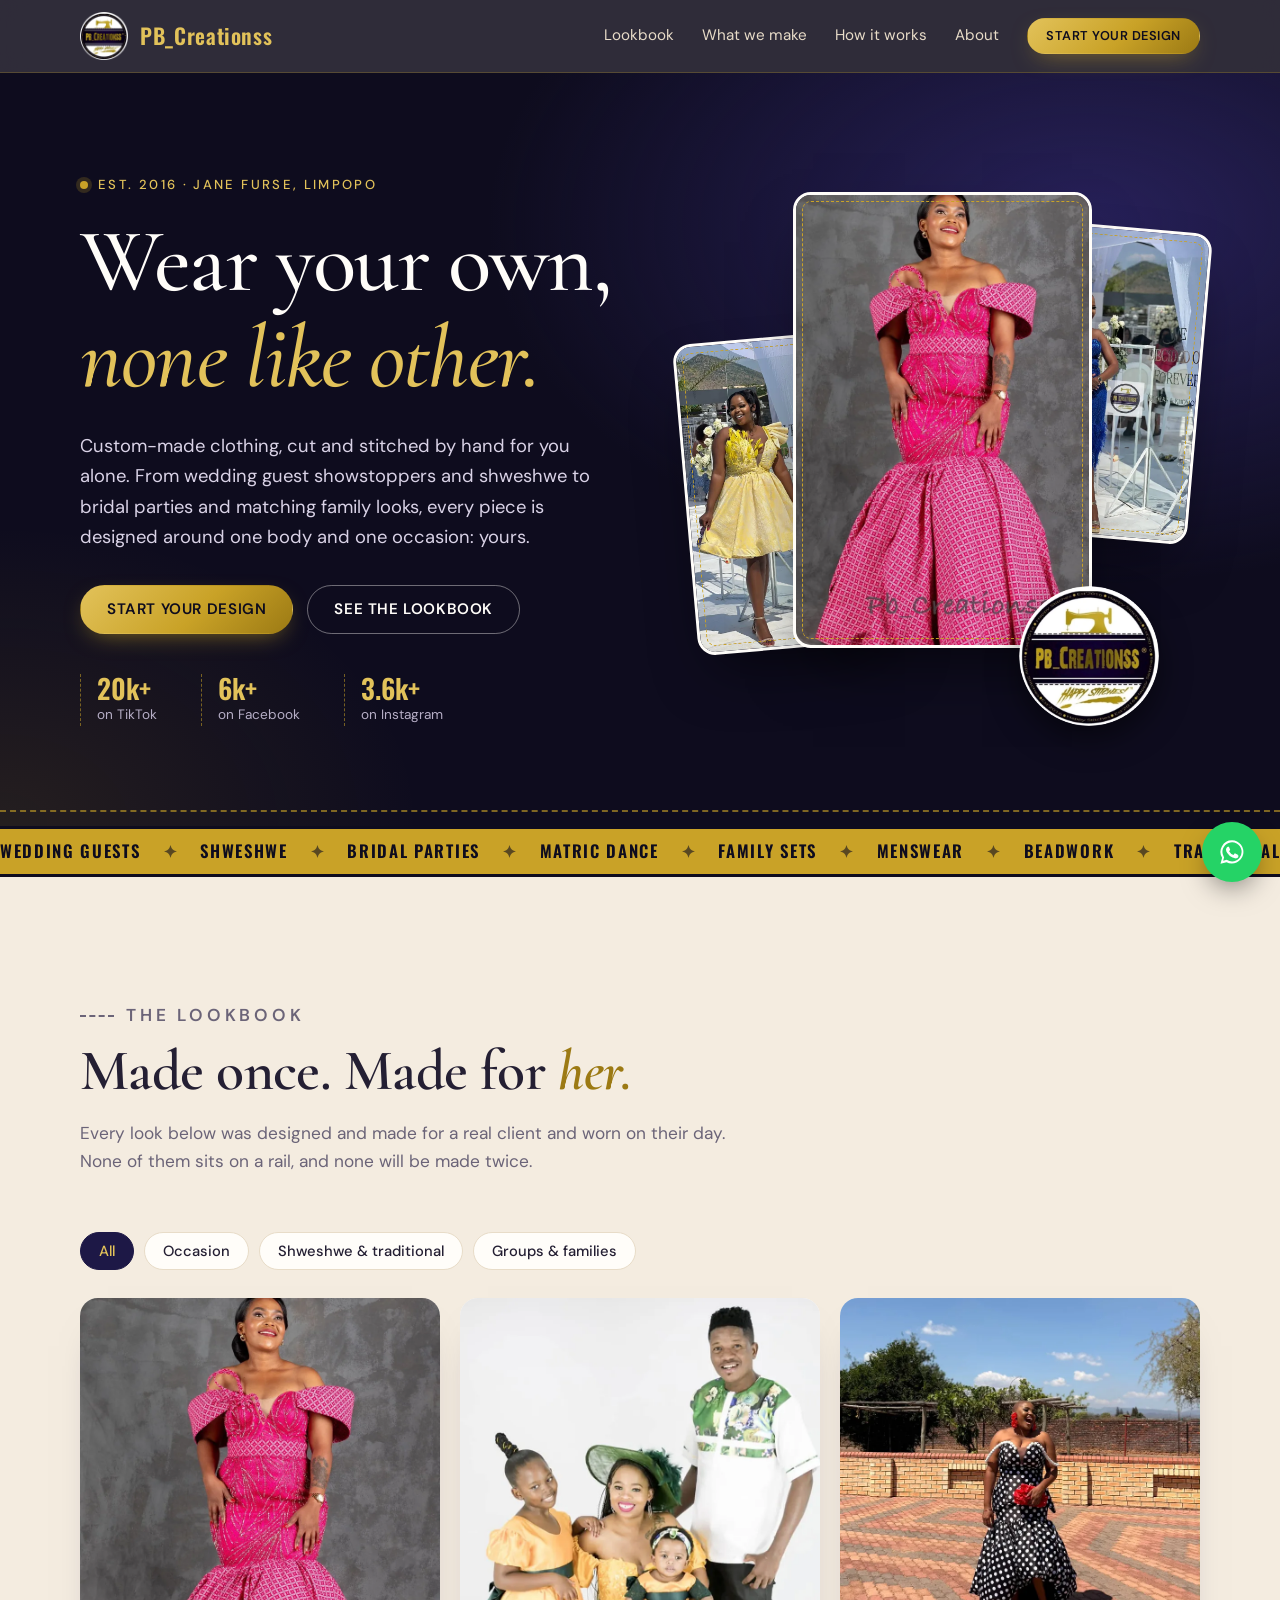
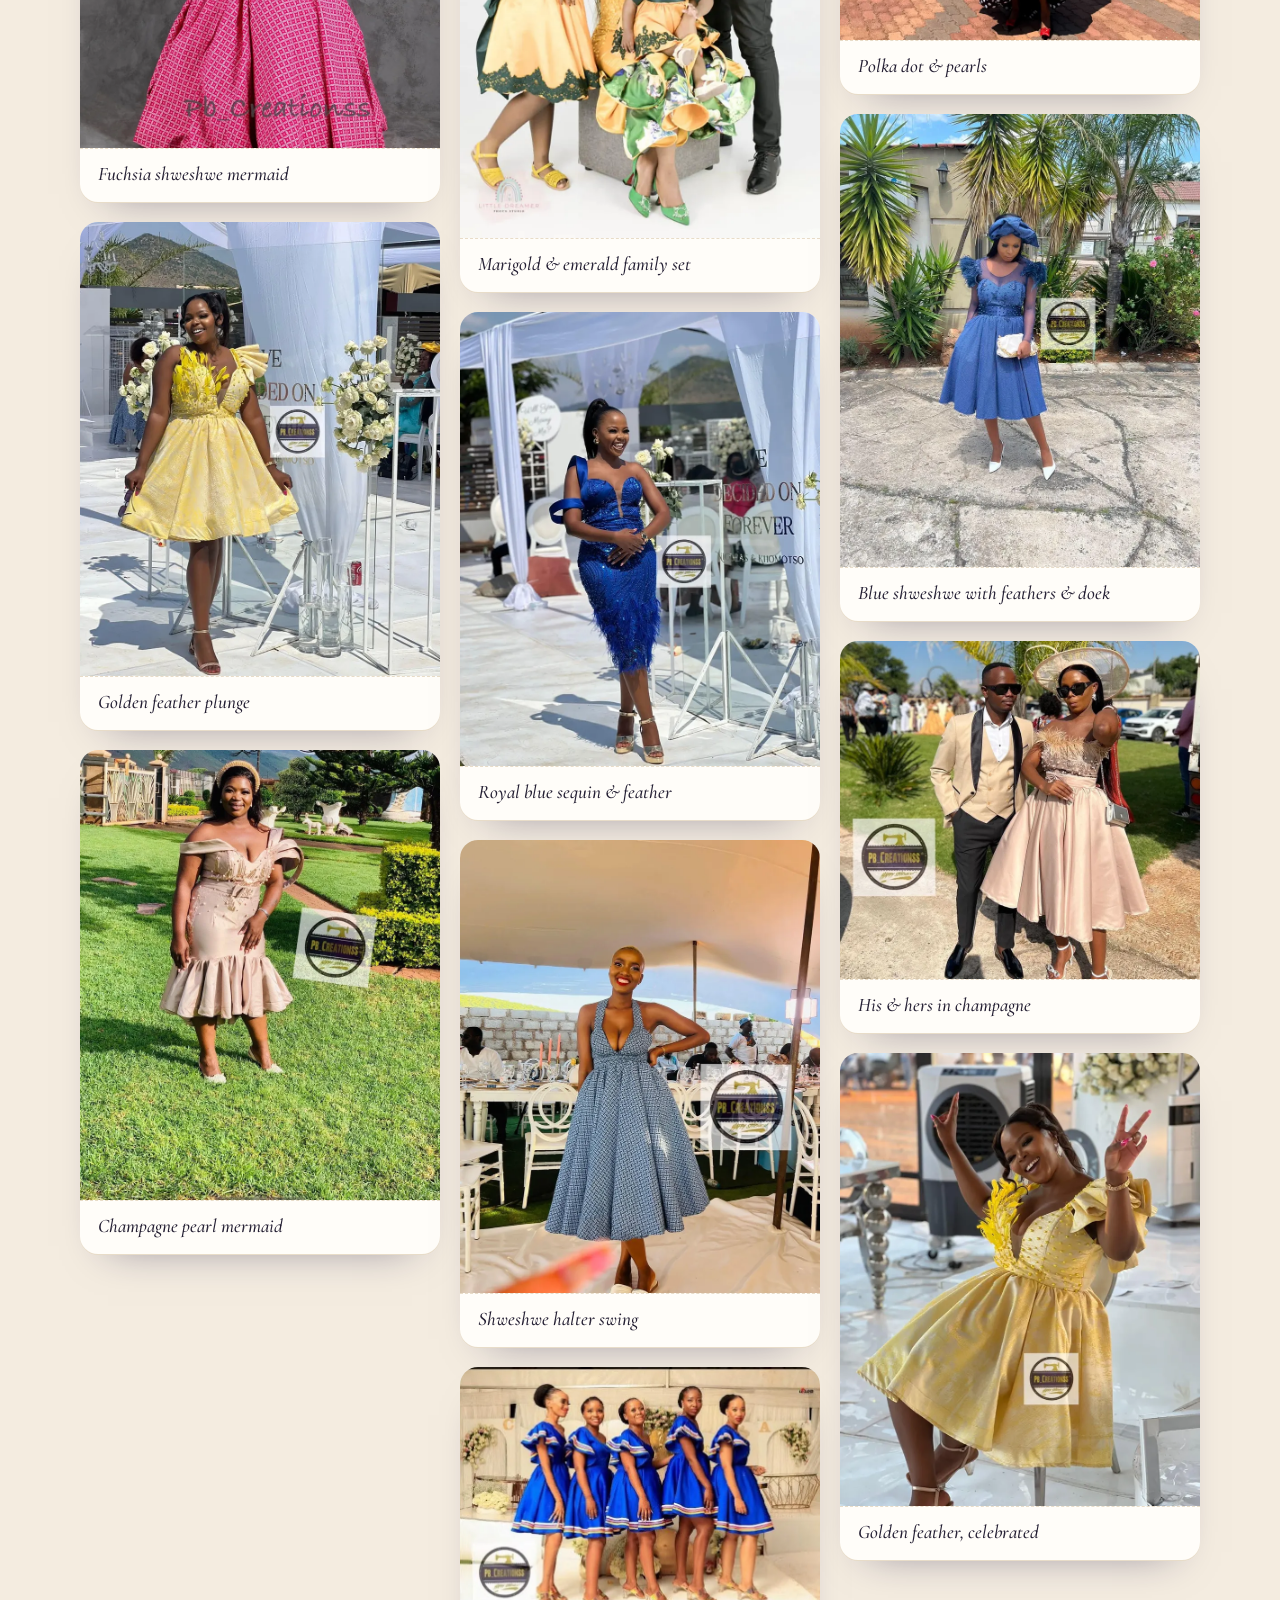
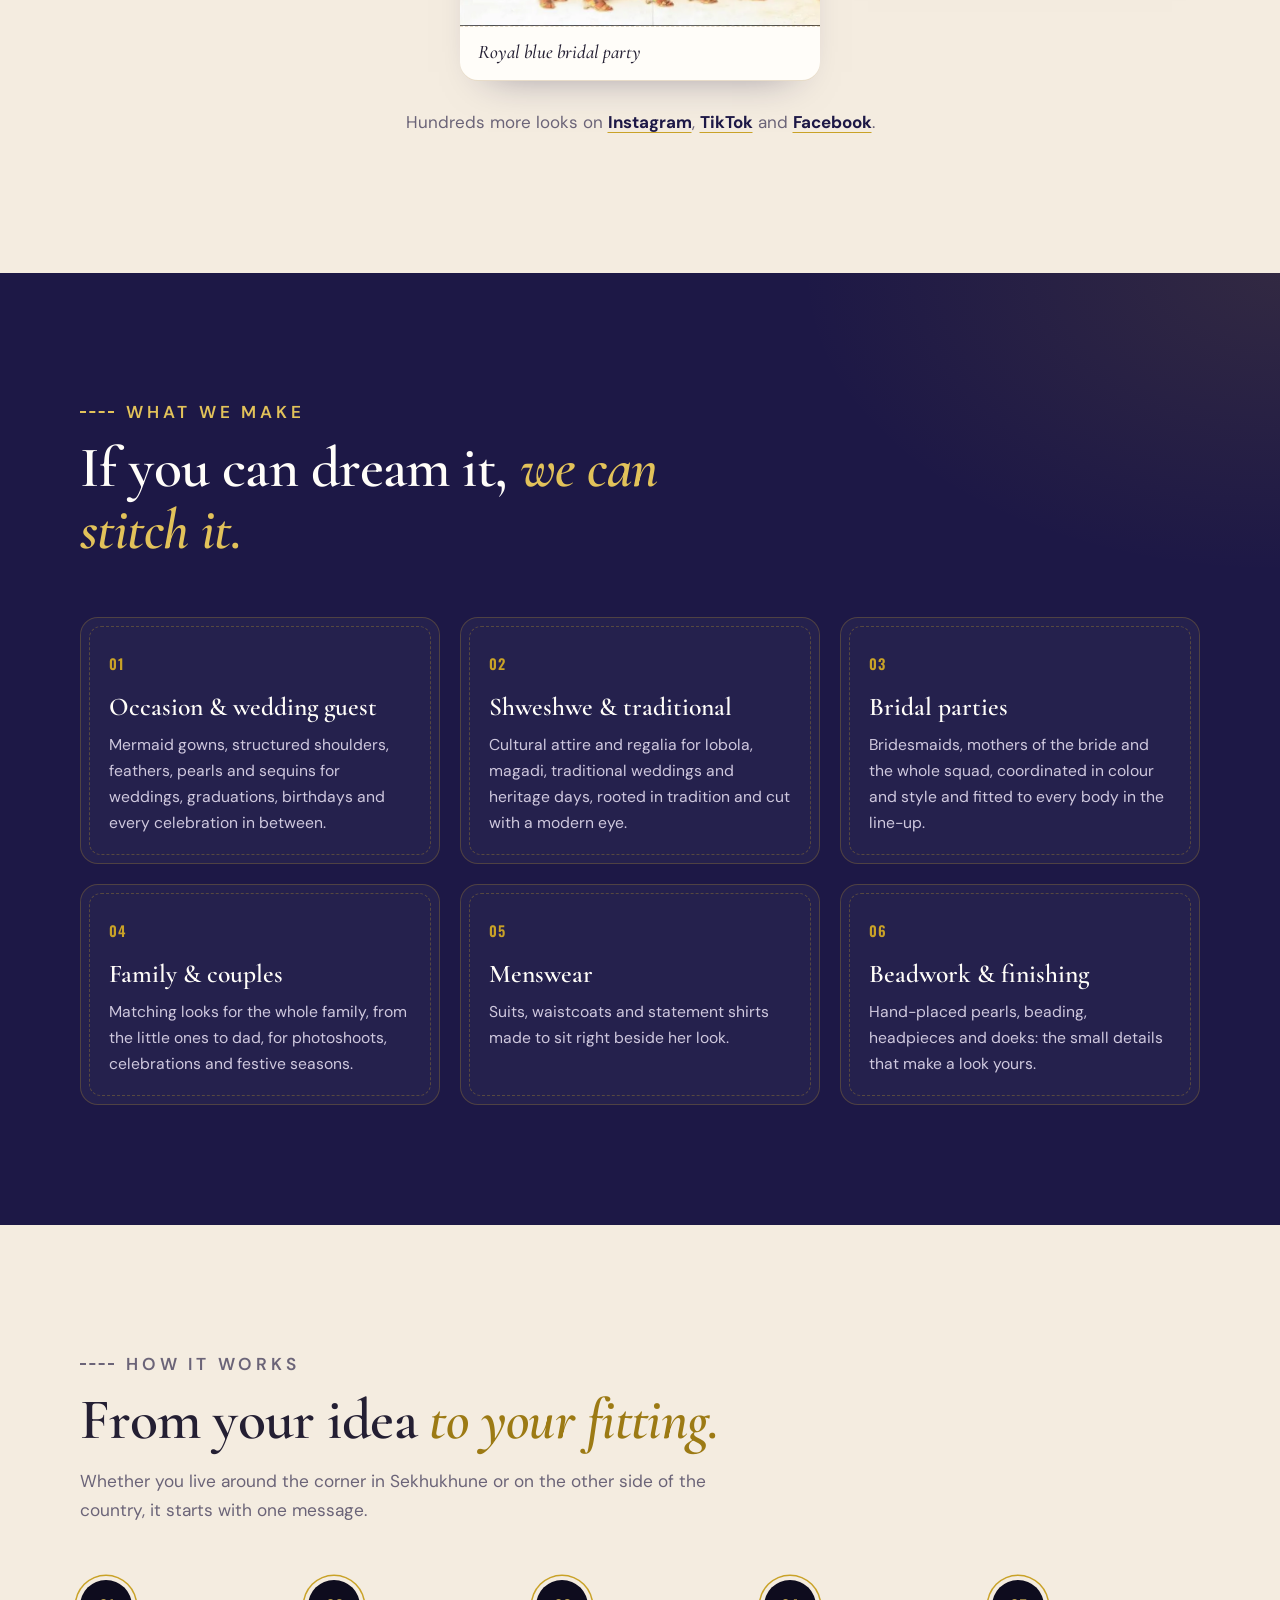
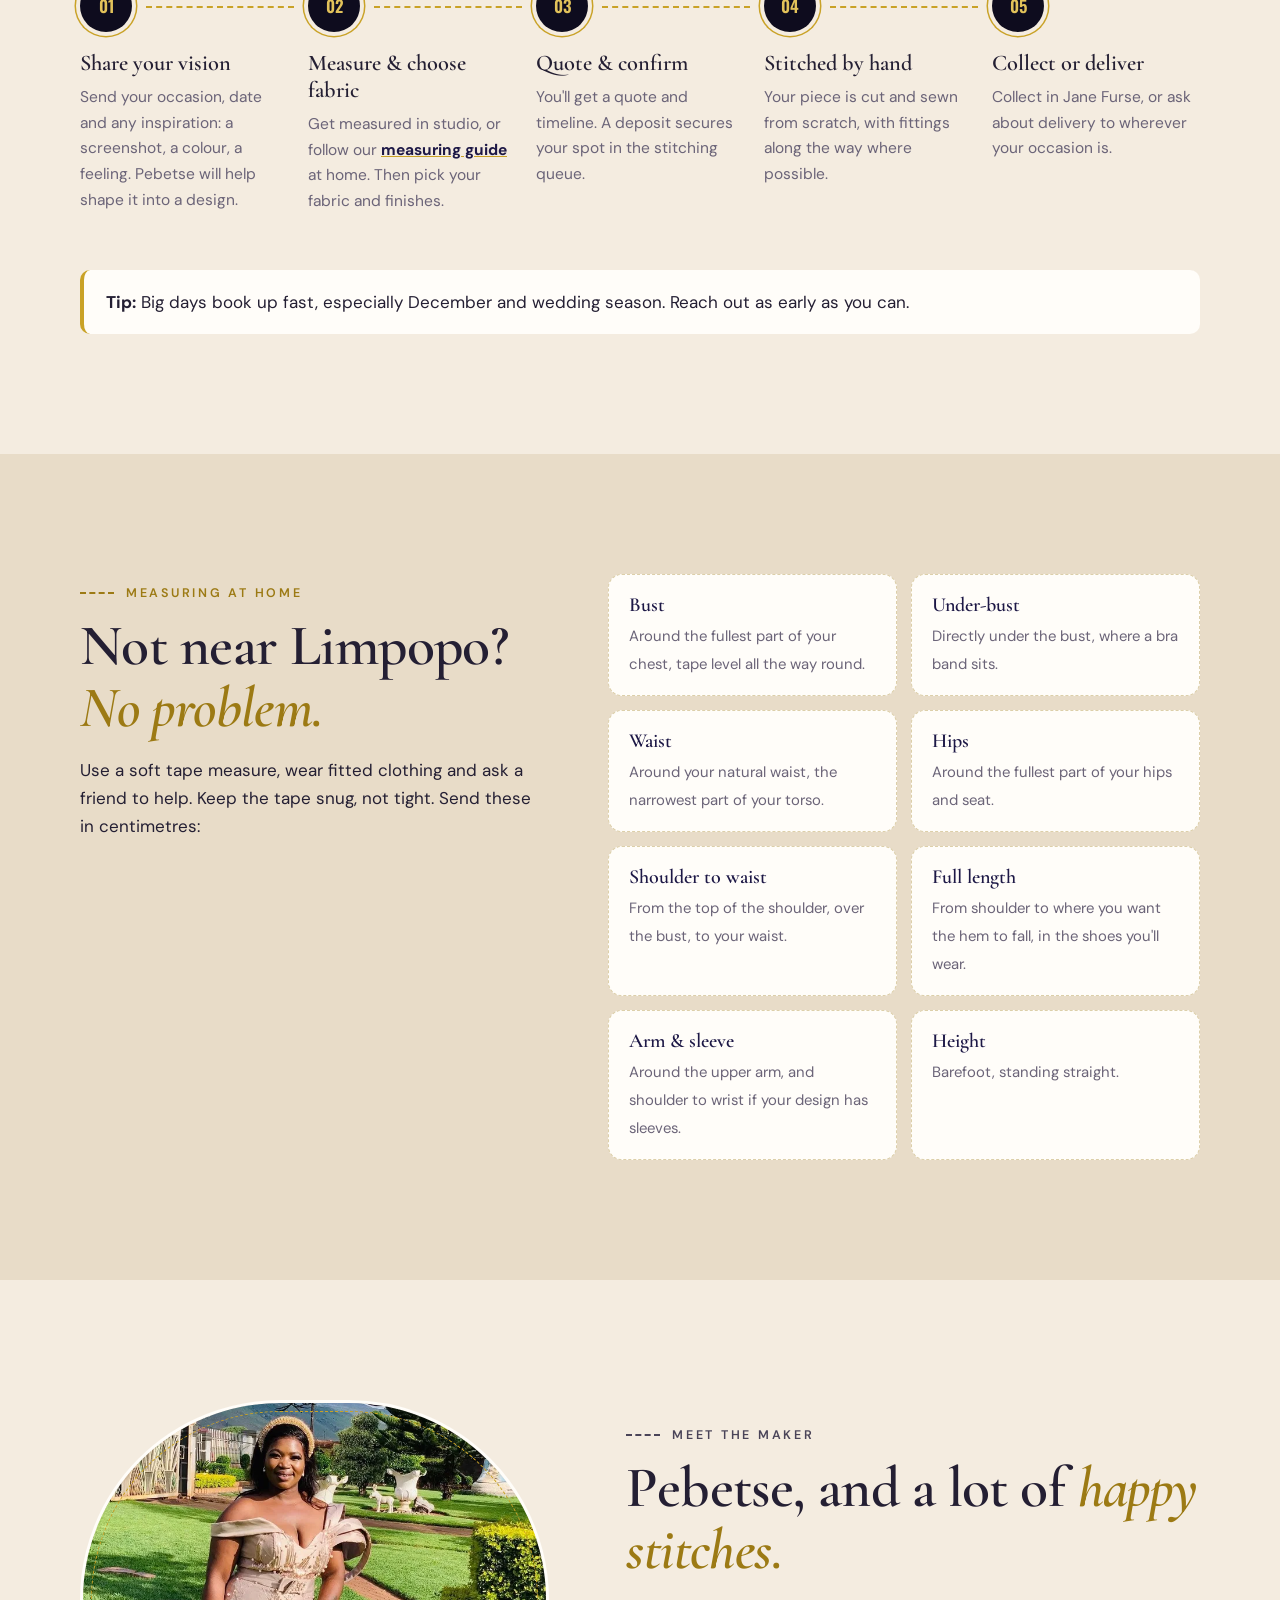
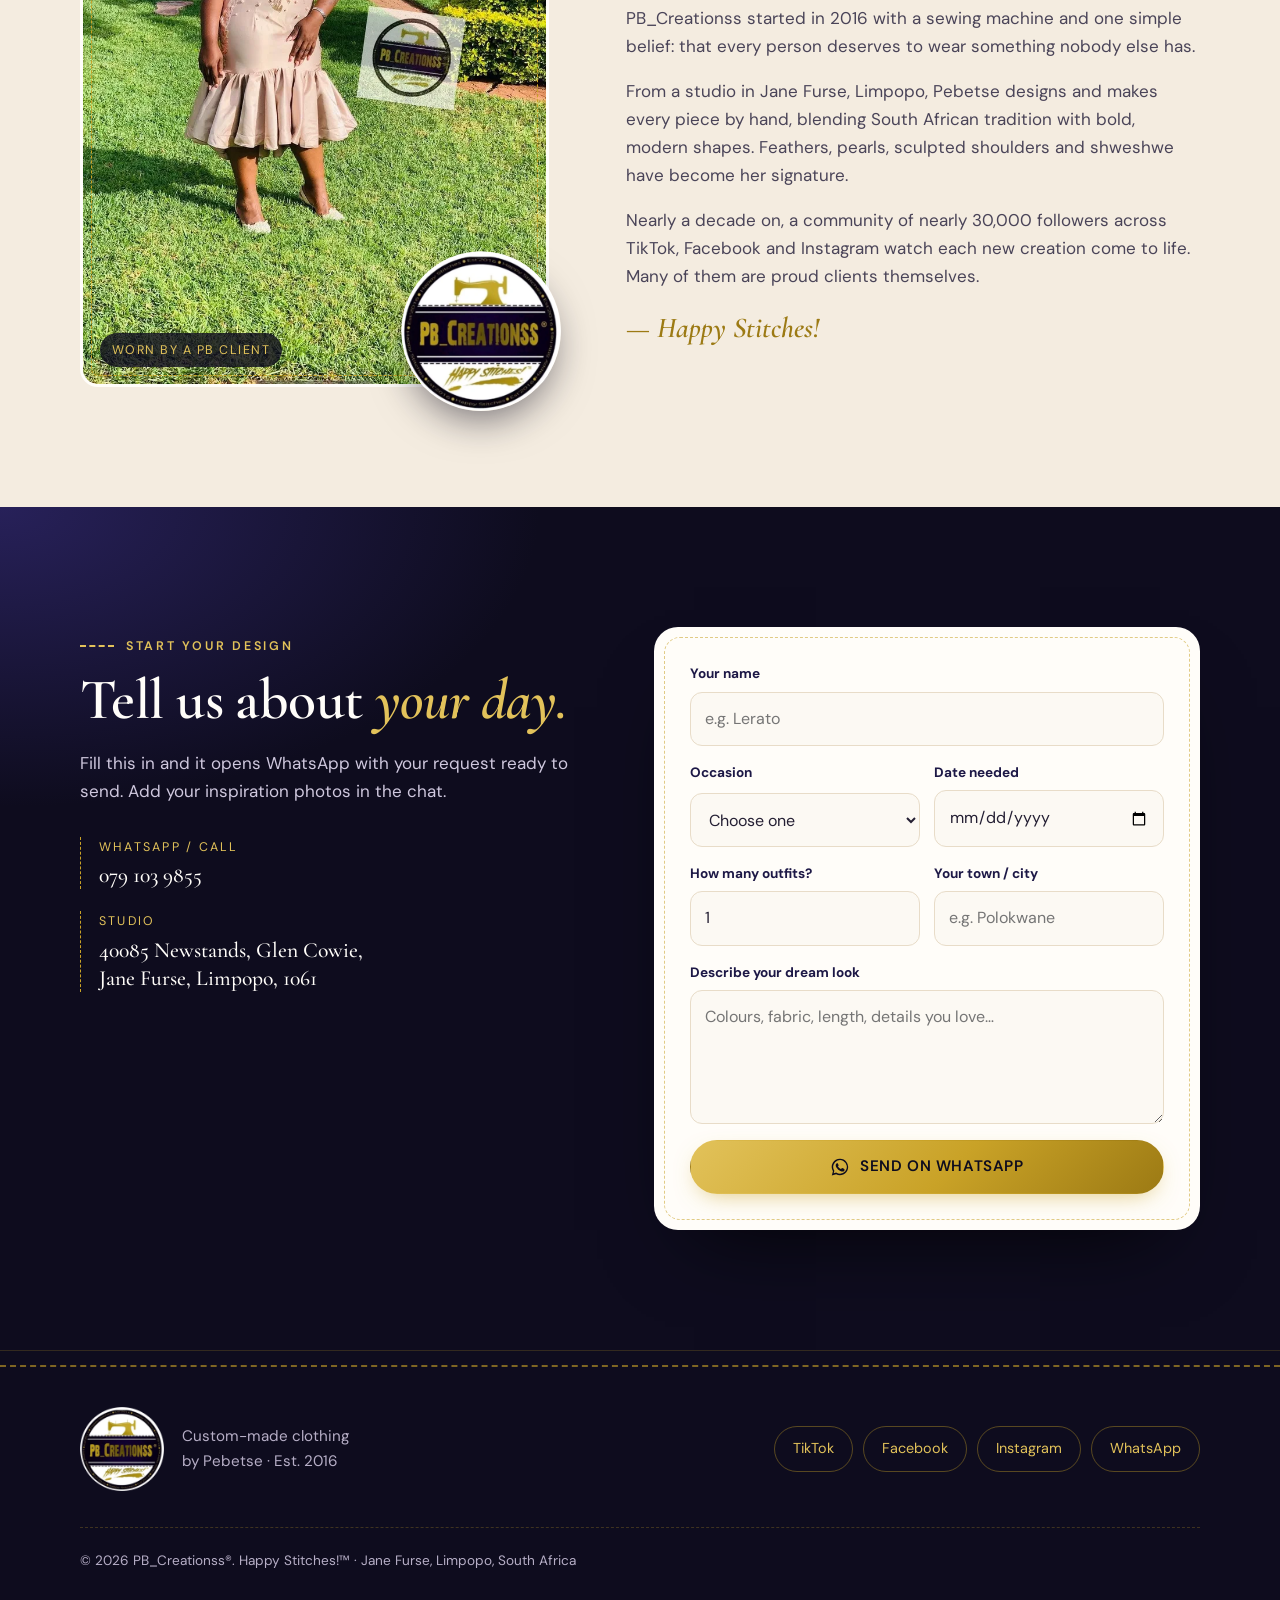
==== index.html @ c2745c15 "Build PB_Creationss website: lookbook, services, process, measuring guide, WhatsApp order form Co-Au" ====
<!doctype html>
<html lang="en-ZA">
<head>
  <meta charset="utf-8">
  <meta name="viewport" content="width=device-width, initial-scale=1">
  <title>PB_Creationss · Happy Stitches | Custom-Made Clothing, Limpopo</title>
  <meta name="description" content="PB_Creationss by Pebetse: custom-made dresses, traditional and shweshwe attire, bridal parties, matching family outfits and menswear. Handmade in Jane Furse, Limpopo since 2016. Wear your own, none like other.">
  <link rel="canonical" href="https://pb-creationss.co.za/">
  <meta name="theme-color" content="#0e0c1e">

  <meta property="og:type" content="website">
  <meta property="og:site_name" content="PB_Creationss">
  <meta property="og:title" content="PB_Creationss · Happy Stitches">
  <meta property="og:description" content="Custom-made clothing handcrafted in Jane Furse, Limpopo since 2016. Wear your own, none like other.">
  <meta property="og:url" content="https://pb-creationss.co.za/">
  <meta property="og:image" content="https://pb-creationss.co.za/assets/img/og-image.jpg">
  <meta property="og:image:width" content="1200">
  <meta property="og:image:height" content="630">
  <meta name="twitter:card" content="summary_large_image">

  <link rel="icon" type="image/png" href="/favicon.png">
  <link rel="apple-touch-icon" href="/assets/img/apple-touch-icon.png">

  <link rel="preconnect" href="https://fonts.googleapis.com">
  <link rel="preconnect" href="https://fonts.gstatic.com" crossorigin>
  <link href="https://fonts.googleapis.com/css2?family=Cormorant+Garamond:ital,wght@0,500;0,600;1,500&family=Oswald:wght@500;600&family=DM+Sans:wght@400;500;700&display=swap" rel="stylesheet">
  <link rel="stylesheet" href="/assets/css/style.css">

  <script type="application/ld+json">
  {
    "@context": "https://schema.org",
    "@type": "ClothingStore",
    "name": "PB_Creationss",
    "alternateName": "PB_Creations · Happy Stitches",
    "slogan": "Wear your own, none like other",
    "url": "https://pb-creationss.co.za/",
    "logo": "https://pb-creationss.co.za/assets/img/logo-512.png",
    "image": "https://pb-creationss.co.za/assets/img/og-image.jpg",
    "telephone": "+27791039855",
    "foundingDate": "2016",
    "founder": { "@type": "Person", "name": "Pebetse" },
    "address": {
      "@type": "PostalAddress",
      "streetAddress": "40085 Newstands, Glen Cowie",
      "addressLocality": "Jane Furse",
      "addressRegion": "Limpopo",
      "postalCode": "1061",
      "addressCountry": "ZA"
    },
    "areaServed": "ZA",
    "sameAs": [
      "https://www.instagram.com/pb_creationss/",
      "https://www.facebook.com/Pb_Creationss",
      "https://www.tiktok.com/@pb_creationss"
    ]
  }
  </script>
</head>
<body>
  <a class="skip" href="#main">Skip to content</a>

  <header class="site-header" id="top">
    <div class="wrap header-inner">
      <a class="brand" href="#top" aria-label="PB_Creationss home">
        <img src="/assets/img/logo-400.webp" alt="" width="48" height="48">
        <span class="brand-name">PB_Creationss</span>
      </a>
      <button class="nav-toggle" aria-expanded="false" aria-controls="nav" aria-label="Open menu">
        <span></span><span></span><span></span>
      </button>
      <nav id="nav" class="nav">
        <a href="#lookbook">Lookbook</a>
        <a href="#services">What we make</a>
        <a href="#process">How it works</a>
        <a href="#about">About</a>
        <a class="btn btn-gold btn-sm" href="#order">Start your design</a>
      </nav>
    </div>
  </header>

  <main id="main">
    <!-- HERO -->
    <section class="hero">
      <div class="wrap hero-grid">
        <div class="hero-copy">
          <p class="eyebrow"><span class="dot"></span> Est. 2016 · Jane Furse, Limpopo</p>
          <h1>Wear your own,<br><em>none like other.</em></h1>
          <p class="lede">Custom-made clothing, cut and stitched by hand for you alone. From wedding guest showstoppers and shweshwe to bridal parties and matching family looks, every piece is designed around one body and one occasion: yours.</p>
          <div class="hero-cta">
            <a class="btn btn-gold" href="#order">Start your design</a>
            <a class="btn btn-ghost" href="#lookbook">See the lookbook</a>
          </div>
          <ul class="hero-social" aria-label="Community">
            <li><strong>20k+</strong><span>on TikTok</span></li>
            <li><strong>6k+</strong><span>on Facebook</span></li>
            <li><strong>3.6k+</strong><span>on Instagram</span></li>
          </ul>
        </div>
        <div class="hero-art" aria-hidden="true">
          <figure class="frame f1"><img src="/assets/img/looks/pink-shweshwe-mermaid-800.webp" alt="" width="800" height="1000" fetchpriority="high"></figure>
          <figure class="frame f2"><img src="/assets/img/looks/golden-feather-800.webp" alt="" width="800" height="1007"></figure>
          <figure class="frame f3"><img src="/assets/img/looks/royal-blue-sequin-800.webp" alt="" width="800" height="1007"></figure>
          <img class="hero-seal" src="/assets/img/logo-400.webp" alt="" width="140" height="140">
        </div>
      </div>
      <div class="stitch-rule" aria-hidden="true"></div>
    </section>

    <!-- MARQUEE -->
    <div class="ticker" aria-hidden="true">
      <div class="ticker-track">
        <span>Wedding guests</span><i>✦</i><span>Shweshwe</span><i>✦</i><span>Bridal parties</span><i>✦</i><span>Matric dance</span><i>✦</i><span>Family sets</span><i>✦</i><span>Menswear</span><i>✦</i><span>Beadwork</span><i>✦</i><span>Traditional regalia</span><i>✦</i>
        <span>Wedding guests</span><i>✦</i><span>Shweshwe</span><i>✦</i><span>Bridal parties</span><i>✦</i><span>Matric dance</span><i>✦</i><span>Family sets</span><i>✦</i><span>Menswear</span><i>✦</i><span>Beadwork</span><i>✦</i><span>Traditional regalia</span><i>✦</i>
      </div>
    </div>

    <!-- LOOKBOOK -->
    <section class="section lookbook" id="lookbook">
      <div class="wrap">
        <header class="section-head">
          <p class="kicker">The Lookbook</p>
          <h2>Made once. Made for <em>her.</em></h2>
          <p>Every look below was designed and made for a real client and worn on their day. None of them sits on a rail, and none will be made twice.</p>
        </header>

        <div class="filters" role="group" aria-label="Filter looks">
          <button class="chip is-active" data-filter="all">All</button>
          <button class="chip" data-filter="occasion">Occasion</button>
          <button class="chip" data-filter="traditional">Shweshwe &amp; traditional</button>
          <button class="chip" data-filter="group">Groups &amp; families</button>
        </div>

        <div class="masonry" id="gallery">
          <figure class="look" data-cat="traditional">
            <button class="look-btn" data-full="/assets/img/looks/pink-shweshwe-mermaid-1400.webp">
              <img src="/assets/img/looks/pink-shweshwe-mermaid-800.webp" alt="Fuchsia shweshwe mermaid gown with sculpted off-shoulder collar and glitter lace bodice" width="800" height="1000" loading="lazy">
            </button>
            <figcaption>Fuchsia shweshwe mermaid</figcaption>
          </figure>
          <figure class="look" data-cat="occasion">
            <button class="look-btn" data-full="/assets/img/looks/golden-feather-1400.webp">
              <img src="/assets/img/looks/golden-feather-800.webp" alt="Yellow brocade cocktail dress with feather plunge, pearl beading and ruffled shoulder" width="800" height="1007" loading="lazy">
            </button>
            <figcaption>Golden feather plunge</figcaption>
          </figure>
          <figure class="look" data-cat="occasion">
            <button class="look-btn" data-full="/assets/img/looks/champagne-mermaid-1400.webp">
              <img src="/assets/img/looks/champagne-mermaid-800.webp" alt="Champagne satin mermaid dress with pearl-beaded bodice and sculpted shoulder loop" width="800" height="1000" loading="lazy">
            </button>
            <figcaption>Champagne pearl mermaid</figcaption>
          </figure>
          <figure class="look" data-cat="group">
            <button class="look-btn" data-full="/assets/img/looks/family-marigold-1400.webp">
              <img src="/assets/img/looks/family-marigold-800.webp" alt="Family in matching marigold and emerald outfits: mother's gown, daughters' dresses and father's printed shirt" width="800" height="1200" loading="lazy">
            </button>
            <figcaption>Marigold &amp; emerald family set</figcaption>
          </figure>
          <figure class="look" data-cat="occasion">
            <button class="look-btn" data-full="/assets/img/looks/royal-blue-sequin-1400.webp">
              <img src="/assets/img/looks/royal-blue-sequin-800.webp" alt="Royal blue sequin midi dress with satin shoulder loop and feather hem" width="800" height="1007" loading="lazy">
            </button>
            <figcaption>Royal blue sequin &amp; feather</figcaption>
          </figure>
          <figure class="look" data-cat="traditional">
            <button class="look-btn" data-full="/assets/img/looks/shweshwe-halter-1400.webp">
              <img src="/assets/img/looks/shweshwe-halter-800.webp" alt="Light blue shweshwe halter-neck dress with full flared skirt" width="800" height="1007" loading="lazy">
            </button>
            <figcaption>Shweshwe halter swing</figcaption>
          </figure>
          <figure class="look" data-cat="group">
            <button class="look-btn" data-full="/assets/img/looks/bridesmaids-royal-blue-1400.webp">
              <img src="/assets/img/looks/bridesmaids-royal-blue-800.webp" alt="Five bridesmaids in matching royal blue dresses with striped ruffle sleeves and hems" width="724" height="522" loading="lazy">
            </button>
            <figcaption>Royal blue bridal party</figcaption>
          </figure>
          <figure class="look" data-cat="occasion">
            <button class="look-btn" data-full="/assets/img/looks/polka-dot-mermaid-1400.webp">
              <img src="/assets/img/looks/polka-dot-mermaid-800.webp" alt="Black and white polka dot mermaid gown with pearl-trimmed sweetheart neckline" width="800" height="759" loading="lazy">
            </button>
            <figcaption>Polka dot &amp; pearls</figcaption>
          </figure>
          <figure class="look" data-cat="traditional">
            <button class="look-btn" data-full="/assets/img/looks/blue-shweshwe-feather-1400.webp">
              <img src="/assets/img/looks/blue-shweshwe-feather-800.webp" alt="Blue shweshwe dress with sheer mesh sleeves, feathered shoulders, beaded bodice and matching headwrap" width="800" height="1007" loading="lazy">
            </button>
            <figcaption>Blue shweshwe with feathers &amp; doek</figcaption>
          </figure>
          <figure class="look" data-cat="group">
            <button class="look-btn" data-full="/assets/img/looks/champagne-pair-1400.webp">
              <img src="/assets/img/looks/champagne-pair-800.webp" alt="Couple coordinated in champagne: tuxedo with shawl lapels and a feathered satin midi dress" width="800" height="750" loading="lazy">
            </button>
            <figcaption>His &amp; hers in champagne</figcaption>
          </figure>
          <figure class="look" data-cat="occasion">
            <button class="look-btn" data-full="/assets/img/looks/golden-feather-seated-1400.webp">
              <img src="/assets/img/looks/golden-feather-seated-800.webp" alt="Client celebrating in the yellow feather cocktail dress" width="800" height="1007" loading="lazy">
            </button>
            <figcaption>Golden feather, celebrated</figcaption>
          </figure>
        </div>

        <p class="more">Hundreds more looks on <a href="https://www.instagram.com/pb_creationss/" target="_blank" rel="noopener">Instagram</a>, <a href="https://www.tiktok.com/@pb_creationss" target="_blank" rel="noopener">TikTok</a> and <a href="https://www.facebook.com/Pb_Creationss" target="_blank" rel="noopener">Facebook</a>.</p>
      </div>
    </section>

    <!-- SERVICES -->
    <section class="section services" id="services">
      <div class="wrap">
        <header class="section-head light">
          <p class="kicker">What we make</p>
          <h2>If you can dream it, <em>we can stitch it.</em></h2>
        </header>
        <div class="cards">
          <article class="card">
            <span class="num">01</span>
            <h3>Occasion &amp; wedding guest</h3>
            <p>Mermaid gowns, structured shoulders, feathers, pearls and sequins for weddings, graduations, birthdays and every celebration in between.</p>
          </article>
          <article class="card">
            <span class="num">02</span>
            <h3>Shweshwe &amp; traditional</h3>
            <p>Cultural attire and regalia for lobola, magadi, traditional weddings and heritage days, rooted in tradition and cut with a modern eye.</p>
          </article>
          <article class="card">
            <span class="num">03</span>
            <h3>Bridal parties</h3>
            <p>Bridesmaids, mothers of the bride and the whole squad, coordinated in colour and style and fitted to every body in the line-up.</p>
          </article>
          <article class="card">
            <span class="num">04</span>
            <h3>Family &amp; couples</h3>
            <p>Matching looks for the whole family, from the little ones to dad, for photoshoots, celebrations and festive seasons.</p>
          </article>
          <article class="card">
            <span class="num">05</span>
            <h3>Menswear</h3>
            <p>Suits, waistcoats and statement shirts made to sit right beside her look.</p>
          </article>
          <article class="card">
            <span class="num">06</span>
            <h3>Beadwork &amp; finishing</h3>
            <p>Hand-placed pearls, beading, headpieces and doeks: the small details that make a look yours.</p>
          </article>
        </div>
      </div>
    </section>

    <!-- PROCESS -->
    <section class="section process" id="process">
      <div class="wrap">
        <header class="section-head">
          <p class="kicker">How it works</p>
          <h2>From your idea <em>to your fitting.</em></h2>
          <p>Whether you live around the corner in Sekhukhune or on the other side of the country, it starts with one message.</p>
        </header>
        <ol class="steps">
          <li>
            <h3>Share your vision</h3>
            <p>Send your occasion, date and any inspiration: a screenshot, a colour, a feeling. Pebetse will help shape it into a design.</p>
          </li>
          <li>
            <h3>Measure &amp; choose fabric</h3>
            <p>Get measured in studio, or follow our <a href="#measure">measuring guide</a> at home. Then pick your fabric and finishes.</p>
          </li>
          <li>
            <h3>Quote &amp; confirm</h3>
            <p>You'll get a quote and timeline. A deposit secures your spot in the stitching queue.</p>
          </li>
          <li>
            <h3>Stitched by hand</h3>
            <p>Your piece is cut and sewn from scratch, with fittings along the way where possible.</p>
          </li>
          <li>
            <h3>Collect or deliver</h3>
            <p>Collect in Jane Furse, or ask about delivery to wherever your occasion is.</p>
          </li>
        </ol>
        <p class="note-tip"><strong>Tip:</strong> Big days book up fast, especially December and wedding season. Reach out as early as you can.</p>
      </div>
    </section>

    <!-- MEASURE -->
    <section class="section measure" id="measure">
      <div class="wrap measure-grid">
        <div>
          <p class="kicker">Measuring at home</p>
          <h2>Not near Limpopo? <em>No problem.</em></h2>
          <p>Use a soft tape measure, wear fitted clothing and ask a friend to help. Keep the tape snug, not tight. Send these in centimetres:</p>
        </div>
        <ul class="measure-list">
          <li><b>Bust</b><span>Around the fullest part of your chest, tape level all the way round.</span></li>
          <li><b>Under-bust</b><span>Directly under the bust, where a bra band sits.</span></li>
          <li><b>Waist</b><span>Around your natural waist, the narrowest part of your torso.</span></li>
          <li><b>Hips</b><span>Around the fullest part of your hips and seat.</span></li>
          <li><b>Shoulder to waist</b><span>From the top of the shoulder, over the bust, to your waist.</span></li>
          <li><b>Full length</b><span>From shoulder to where you want the hem to fall, in the shoes you'll wear.</span></li>
          <li><b>Arm &amp; sleeve</b><span>Around the upper arm, and shoulder to wrist if your design has sleeves.</span></li>
          <li><b>Height</b><span>Barefoot, standing straight.</span></li>
        </ul>
      </div>
    </section>

    <!-- ABOUT -->
    <section class="section about" id="about">
      <div class="wrap about-grid">
        <figure class="about-art">
          <img src="/assets/img/looks/champagne-mermaid-800.webp" alt="Client in a champagne PB_Creationss mermaid dress" width="800" height="1000" loading="lazy">
          <img class="about-seal" src="/assets/img/logo-400.webp" alt="PB_Creationss Happy Stitches seal" width="160" height="160" loading="lazy">
          <!-- TODO: swap in a portrait of Pebetse at work -->
          <figcaption class="about-cap">Worn by a PB client</figcaption>
        </figure>
        <div class="about-copy">
          <p class="kicker">Meet the maker</p>
          <h2>Pebetse, and a lot of <em>happy stitches.</em></h2>
          <p>PB_Creationss started in 2016 with a sewing machine and one simple belief: that every person deserves to wear something nobody else has.</p>
          <p>From a studio in Jane Furse, Limpopo, Pebetse designs and makes every piece by hand, blending South African tradition with bold, modern shapes. Feathers, pearls, sculpted shoulders and shweshwe have become her signature.</p>
          <p>Nearly a decade on, a community of nearly 30,000 followers across TikTok, Facebook and Instagram watch each new creation come to life. Many of them are proud clients themselves.</p>
          <p class="signature">— Happy Stitches!</p>
        </div>
      </div>
    </section>

    <!-- ORDER -->
    <section class="section order" id="order">
      <div class="wrap order-grid">
        <div class="order-copy">
          <p class="kicker">Start your design</p>
          <h2>Tell us about <em>your day.</em></h2>
          <p>Fill this in and it opens WhatsApp with your request ready to send. Add your inspiration photos in the chat.</p>
          <ul class="contact-list">
            <li><span>WhatsApp / Call</span><a href="tel:+27791039855">079 103 9855</a></li>
            <li><span>Studio</span><a href="https://maps.google.com/?q=Newstands+Glen+Cowie+Jane+Furse+Limpopo" target="_blank" rel="noopener">40085 Newstands, Glen Cowie,<br>Jane Furse, Limpopo, 1061</a></li>
          </ul>
        </div>
        <form class="order-form" id="orderForm" novalidate>
          <div class="field">
            <label for="f-name">Your name</label>
            <input id="f-name" name="name" required autocomplete="name" placeholder="e.g. Lerato">
          </div>
          <div class="field-row">
            <div class="field">
              <label for="f-occasion">Occasion</label>
              <select id="f-occasion" name="occasion" required>
                <option value="">Choose one</option>
                <option>Wedding guest</option>
                <option>Traditional wedding / lobola</option>
                <option>Bridal party</option>
                <option>Matric dance / graduation</option>
                <option>Birthday / celebration</option>
                <option>Family or couple set</option>
                <option>Menswear</option>
                <option>Something else</option>
              </select>
            </div>
            <div class="field">
              <label for="f-date">Date needed</label>
              <input id="f-date" name="date" type="date">
            </div>
          </div>
          <div class="field-row">
            <div class="field">
              <label for="f-people">How many outfits?</label>
              <input id="f-people" name="people" type="number" min="1" value="1" inputmode="numeric">
            </div>
            <div class="field">
              <label for="f-town">Your town / city</label>
              <input id="f-town" name="town" placeholder="e.g. Polokwane" autocomplete="address-level2">
            </div>
          </div>
          <div class="field">
            <label for="f-idea">Describe your dream look</label>
            <textarea id="f-idea" name="idea" rows="4" placeholder="Colours, fabric, length, details you love…"></textarea>
          </div>
          <button class="btn btn-gold btn-block" type="submit">
            <svg viewBox="0 0 24 24" width="20" height="20" aria-hidden="true"><path fill="currentColor" d="M12.04 2a9.9 9.9 0 0 0-8.5 15l-1.4 5.1 5.2-1.4A9.9 9.9 0 1 0 12.04 2Zm0 18.1a8.2 8.2 0 0 1-4.2-1.2l-.3-.2-3.1.8.8-3-.2-.3a8.2 8.2 0 1 1 7 3.9Zm4.5-6.1c-.2-.1-1.5-.7-1.7-.8-.2-.1-.4-.1-.6.1l-.8 1c-.1.2-.3.2-.5.1a6.7 6.7 0 0 1-3.3-2.9c-.2-.4.2-.4.7-1.3.1-.2 0-.3 0-.4l-.8-1.8c-.2-.5-.4-.4-.6-.4h-.5a1 1 0 0 0-.7.3 3 3 0 0 0-.9 2.2 5.2 5.2 0 0 0 1.1 2.7 11.8 11.8 0 0 0 4.5 4c1.7.7 2.3.8 3.2.6.5-.1 1.5-.6 1.7-1.2.2-.6.2-1.1.2-1.2-.1-.1-.3-.2-.5-.3Z"/></svg>
            Send on WhatsApp
          </button>
          <p class="form-error" id="formError" role="alert" hidden>Please add your name and occasion.</p>
        </form>
      </div>
    </section>
  </main>

  <footer class="site-footer">
    <div class="stitch-rule" aria-hidden="true"></div>
    <div class="wrap footer-grid">
      <div class="footer-brand">
        <img src="/assets/img/logo-400.webp" alt="PB_Creationss logo" width="96" height="96" loading="lazy">
        <p>Custom-made clothing<br>by Pebetse · Est. 2016</p>
      </div>
      <nav class="footer-social" aria-label="Social media">
        <a href="https://www.tiktok.com/@pb_creationss" target="_blank" rel="noopener">TikTok</a>
        <a href="https://www.facebook.com/Pb_Creationss" target="_blank" rel="noopener">Facebook</a>
        <a href="https://www.instagram.com/pb_creationss/" target="_blank" rel="noopener">Instagram</a>
        <a href="https://wa.me/27791039855" target="_blank" rel="noopener">WhatsApp</a>
      </nav>
      <p class="footer-small">© <span id="year">2026</span> PB_Creationss®. Happy Stitches!™ · Jane Furse, Limpopo, South Africa</p>
    </div>
  </footer>

  <a class="wa-float" href="https://wa.me/27791039855?text=Hi%20Pebetse%2C%20I%20found%20you%20on%20pb-creationss.co.za%20%F0%9F%A7%B5" target="_blank" rel="noopener" aria-label="Chat on WhatsApp">
    <svg viewBox="0 0 24 24" width="28" height="28" aria-hidden="true"><path fill="currentColor" d="M12.04 2a9.9 9.9 0 0 0-8.5 15l-1.4 5.1 5.2-1.4A9.9 9.9 0 1 0 12.04 2Zm0 18.1a8.2 8.2 0 0 1-4.2-1.2l-.3-.2-3.1.8.8-3-.2-.3a8.2 8.2 0 1 1 7 3.9Zm4.5-6.1c-.2-.1-1.5-.7-1.7-.8-.2-.1-.4-.1-.6.1l-.8 1c-.1.2-.3.2-.5.1a6.7 6.7 0 0 1-3.3-2.9c-.2-.4.2-.4.7-1.3.1-.2 0-.3 0-.4l-.8-1.8c-.2-.5-.4-.4-.6-.4h-.5a1 1 0 0 0-.7.3 3 3 0 0 0-.9 2.2 5.2 5.2 0 0 0 1.1 2.7 11.8 11.8 0 0 0 4.5 4c1.7.7 2.3.8 3.2.6.5-.1 1.5-.6 1.7-1.2.2-.6.2-1.1.2-1.2-.1-.1-.3-.2-.5-.3Z"/></svg>
  </a>

  <dialog class="lightbox" id="lightbox" aria-label="Look preview">
    <button class="lb-close" aria-label="Close">×</button>
    <button class="lb-nav lb-prev" aria-label="Previous look">‹</button>
    <figure><img alt=""><figcaption></figcaption></figure>
    <button class="lb-nav lb-next" aria-label="Next look">›</button>
  </dialog>

  <script src="/assets/js/main.js" defer></script>
</body>
</html>
---- assets/css/style.css ----
/* PB_Creationss · Happy Stitches
   Palette taken from the logo: midnight navy, antique gold, beige, white. */
:root {
  --ink: #0e0c1e;          /* near-black navy */
  --navy: #1d1846;         /* logo band */
  --navy-2: #2a2360;
  --gold: #c9a227;         /* logo gold */
  --gold-2: #e2c25a;
  --gold-deep: #9c7a14;
  --beige: #f4ece0;
  --sand: #e8dcc8;
  --white: #fffdf9;
  --text: #241f33;
  --muted: #6b6478;

  --serif: "Cormorant Garamond", Georgia, serif;
  --display: "Oswald", "Arial Narrow", sans-serif;
  --sans: "DM Sans", system-ui, -apple-system, Segoe UI, Roboto, sans-serif;

  --radius: 18px;
  --gutter: clamp(16px, 4vw, 40px);
  --max: 1200px;
}

*, *::before, *::after { box-sizing: border-box; }
html { scroll-behavior: smooth; scroll-padding-top: 80px; -webkit-text-size-adjust: 100%; }
body {
  margin: 0;
  font: 400 1.0625rem/1.65 var(--sans);
  color: var(--text);
  background: var(--beige);
  overflow-x: hidden;
}
img { max-width: 100%; height: auto; display: block; }
a { color: inherit; }
h1, h2, h3 { margin: 0; line-height: 1.08; font-weight: 600; }
h2 { font-family: var(--serif); font-size: clamp(2.2rem, 5vw, 3.6rem); letter-spacing: -0.01em; }
h2 em, h1 em { font-style: italic; color: var(--gold-deep); }
p { margin: 0 0 1em; }

.wrap { width: 100%; max-width: var(--max); margin-inline: auto; padding-inline: var(--gutter); }
.skip { position: absolute; left: -999px; top: 8px; background: var(--gold); color: var(--ink); padding: 8px 14px; border-radius: 8px; z-index: 100; }
.skip:focus { left: 8px; }
:focus-visible { outline: 2px solid var(--gold); outline-offset: 3px; }

/* ---------- buttons ---------- */
.btn {
  display: inline-flex; align-items: center; justify-content: center; gap: 10px;
  font: 600 0.95rem/1 var(--sans); letter-spacing: 0.04em; text-transform: uppercase;
  padding: 16px 26px; border-radius: 999px; border: 1.5px solid transparent;
  text-decoration: none; cursor: pointer; transition: transform .2s, background .2s, color .2s, box-shadow .2s;
}
.btn:hover { transform: translateY(-2px); }
.btn-gold { background: linear-gradient(135deg, var(--gold-2), var(--gold) 55%, var(--gold-deep)); color: var(--ink); box-shadow: 0 8px 24px -10px rgba(201,162,39,.7); }
.btn-ghost { border-color: rgba(255,253,249,.4); color: var(--white); }
.btn-ghost:hover { border-color: var(--gold-2); color: var(--gold-2); }
.btn-sm { padding: 11px 18px; font-size: .8rem; }
.btn-block { width: 100%; }

/* ---------- header ---------- */
.site-header {
  position: sticky; top: 0; z-index: 50;
  background: rgba(14,12,30,.86); backdrop-filter: blur(12px); -webkit-backdrop-filter: blur(12px);
  border-bottom: 1px solid rgba(201,162,39,.25);
}
.header-inner { display: flex; align-items: center; justify-content: space-between; height: 72px; }
.brand { display: flex; align-items: center; gap: 12px; text-decoration: none; }
.brand img { width: 48px; height: 48px; }
.brand-name { font: 600 1.35rem/1 var(--display); letter-spacing: .03em; color: var(--gold-2); }
.nav { display: flex; align-items: center; gap: 28px; }
.nav a:not(.btn) { color: var(--sand); text-decoration: none; font-size: .95rem; position: relative; }
.nav a:not(.btn)::after { content: ""; position: absolute; left: 0; right: 0; bottom: -6px; border-bottom: 1.5px dashed var(--gold); transform: scaleX(0); transition: transform .25s; transform-origin: left; }
.nav a:not(.btn):hover::after { transform: scaleX(1); }
.nav-toggle { display: none; background: none; border: 0; width: 44px; height: 44px; cursor: pointer; padding: 10px; }
.nav-toggle span { display: block; height: 2px; background: var(--gold-2); margin: 5px 0; border-radius: 2px; transition: transform .25s, opacity .25s; }

@media (max-width: 860px) {
  .nav-toggle { display: block; }
  .nav {
    position: fixed; inset: 72px 0 auto 0; flex-direction: column; align-items: stretch; gap: 0;
    background: var(--ink); padding: 8px var(--gutter) 24px; border-bottom: 1px solid rgba(201,162,39,.25);
    transform: translateY(-120%); transition: transform .3s ease; z-index: -1;
  }
  .nav a:not(.btn) { padding: 16px 0; border-bottom: 1px dashed rgba(201,162,39,.25); font-size: 1.1rem; }
  .nav .btn { margin-top: 18px; }
  .nav.open { transform: translateY(0); }
  .nav-toggle[aria-expanded="true"] span:nth-child(1) { transform: translateY(7px) rotate(45deg); }
  .nav-toggle[aria-expanded="true"] span:nth-child(2) { opacity: 0; }
  .nav-toggle[aria-expanded="true"] span:nth-child(3) { transform: translateY(-7px) rotate(-45deg); }
}

/* ---------- hero ---------- */
.hero {
  position: relative; color: var(--white);
  background:
    radial-gradient(1000px 600px at 85% 20%, rgba(42,35,96,.9), transparent 60%),
    radial-gradient(700px 500px at 0% 100%, rgba(201,162,39,.12), transparent 60%),
    var(--ink);
  padding: clamp(48px, 8vw, 96px) 0 clamp(56px, 8vw, 100px);
  overflow: hidden;
}
.hero-grid { display: grid; grid-template-columns: 1.05fr 1fr; gap: clamp(32px, 5vw, 64px); align-items: center; }
.eyebrow { display: inline-flex; align-items: center; gap: 10px; font: 500 .82rem/1 var(--sans); letter-spacing: .18em; text-transform: uppercase; color: var(--gold-2); margin-bottom: 22px; }
.eyebrow .dot { width: 8px; height: 8px; border-radius: 50%; background: var(--gold); box-shadow: 0 0 0 4px rgba(201,162,39,.2); }
.hero h1 { font-family: var(--serif); font-weight: 500; font-size: clamp(2.9rem, 7.5vw, 5.6rem); letter-spacing: -0.02em; margin-bottom: 24px; }
.hero h1 em { color: var(--gold-2); }
.lede { font-size: clamp(1.02rem, 1.6vw, 1.15rem); color: #d9d2e6; max-width: 34em; }
.hero-cta { display: flex; flex-wrap: wrap; gap: 14px; margin: 32px 0 40px; }
.hero-social { list-style: none; padding: 0; margin: 0; display: flex; gap: clamp(20px, 4vw, 44px); flex-wrap: wrap; }
.hero-social li { display: flex; flex-direction: column; padding-left: 16px; border-left: 1.5px dashed rgba(201,162,39,.55); }
.hero-social strong { font: 600 1.7rem/1.1 var(--display); color: var(--gold-2); }
.hero-social span { font-size: .85rem; color: #b6aec6; }

.hero-art { position: relative; aspect-ratio: 1 / 1.08; }
.frame { position: absolute; margin: 0; border-radius: var(--radius); overflow: hidden; box-shadow: 0 30px 60px -20px rgba(0,0,0,.6); border: 3px solid var(--white); outline: 1.5px dashed var(--gold); outline-offset: -10px; }
.frame img { width: 100%; height: 100%; object-fit: cover; }
.f1 { width: 58%; height: 82%; left: 21%; top: 4%; z-index: 2; }
.f2 { width: 40%; height: 56%; left: 0; top: 30%; transform: rotate(-5deg); z-index: 1; }
.f3 { width: 40%; height: 56%; right: 0; top: 10%; transform: rotate(5deg); z-index: 1; }
.f1 img { object-position: 50% 20%; }
.f2 img, .f3 img { object-position: 50% 15%; }
.hero-seal { position: absolute; width: clamp(96px, 13vw, 140px); right: 8%; bottom: 0; z-index: 3; border-radius: 50%; box-shadow: 0 12px 30px rgba(0,0,0,.5); animation: spin 40s linear infinite; }
@keyframes spin { to { transform: rotate(360deg); } }

@media (max-width: 860px) {
  .hero-grid { grid-template-columns: 1fr; }
  .hero-art { max-width: 460px; width: 100%; margin: 8px auto 0; }
}

/* stitched rule */
.stitch-rule { position: absolute; left: 0; right: 0; bottom: 14px; border-top: 2px dashed rgba(201,162,39,.6); }

/* ---------- ticker ---------- */
.ticker { background: var(--gold); color: var(--ink); overflow: hidden; border-block: 3px solid var(--ink); }
.ticker-track { display: flex; width: max-content; gap: 22px; padding: 14px 0; animation: ticker 40s linear infinite; font: 600 1.05rem/1 var(--display); letter-spacing: .1em; text-transform: uppercase; white-space: nowrap; }
.ticker i { font-style: normal; opacity: .6; }
@keyframes ticker { to { transform: translateX(-50%); } }

/* ---------- sections ---------- */
.section { padding: clamp(64px, 10vw, 120px) 0; position: relative; }
.section-head { max-width: 680px; margin-bottom: clamp(32px, 5vw, 56px); }
.section-head h2 { margin-bottom: 16px; }
.section-head p { color: var(--muted); font-size: 1.08rem; }
.kicker { display: inline-flex; align-items: center; gap: 12px; font: 600 .78rem/1 var(--sans); letter-spacing: .22em; text-transform: uppercase; color: var(--gold-deep); margin-bottom: 16px; }
.kicker::before { content: ""; width: 34px; border-top: 2px dashed currentColor; }

/* ---------- lookbook ---------- */
.filters { display: flex; flex-wrap: wrap; gap: 10px; margin-bottom: 28px; }
.chip { font: 500 .92rem/1 var(--sans); padding: 11px 18px; border-radius: 999px; border: 1.5px solid var(--sand); background: var(--white); color: var(--text); cursor: pointer; transition: all .2s; }
.chip:hover { border-color: var(--gold); }
.chip.is-active { background: var(--navy); color: var(--gold-2); border-color: var(--navy); }

.masonry { columns: 3 300px; column-gap: 20px; }
.look { break-inside: avoid; margin: 0 0 20px; background: var(--white); border-radius: var(--radius); overflow: hidden; box-shadow: 0 1px 0 var(--sand), 0 20px 40px -28px rgba(29,24,70,.5); transition: opacity .3s, transform .3s; }
.look.is-hidden { display: none; }
.look-btn { display: block; width: 100%; padding: 0; border: 0; background: none; cursor: zoom-in; overflow: hidden; }
.look-btn img { width: 100%; transition: transform .6s cubic-bezier(.2,.7,.2,1); }
.look-btn:hover img { transform: scale(1.04); }
.look figcaption { padding: 14px 18px 16px; font: 500 1.2rem/1.2 var(--serif); font-style: italic; border-top: 1.5px dashed var(--sand); }
.more { text-align: center; margin-top: 28px; color: var(--muted); }
.more a { color: var(--navy); font-weight: 700; text-decoration-color: var(--gold); text-underline-offset: 4px; }

/* ---------- services ---------- */
.services { background: var(--navy); color: var(--white); background-image: radial-gradient(800px 500px at 100% 0, rgba(201,162,39,.12), transparent 60%); }
.section-head.light h2 em { color: var(--gold-2); }
.section-head.light .kicker { color: var(--gold-2); }
.cards { display: grid; grid-template-columns: repeat(auto-fill, minmax(min(100%, 300px), 1fr)); gap: 20px; }
.card { position: relative; padding: 32px 28px 28px; border-radius: var(--radius); background: rgba(255,255,255,.04); border: 1px solid rgba(201,162,39,.25); transition: background .25s, transform .25s; }
.card::after { content: ""; position: absolute; inset: 8px; border: 1.5px dashed rgba(201,162,39,.3); border-radius: calc(var(--radius) - 6px); pointer-events: none; }
.card:hover { background: rgba(255,255,255,.08); transform: translateY(-4px); }
.card .num { font: 600 .9rem/1 var(--display); color: var(--gold); letter-spacing: .1em; }
.card h3 { font: 600 1.6rem/1.15 var(--serif); margin: 14px 0 10px; color: var(--white); }
.card p { color: #cfc8de; margin: 0; font-size: .98rem; }

/* ---------- process ---------- */
.steps { list-style: none; padding: 0; margin: 0; display: grid; grid-template-columns: repeat(5, 1fr); gap: 20px; counter-reset: step; }
.steps li { counter-increment: step; position: relative; padding-top: 70px; }
.steps li::before { content: counter(step, decimal-leading-zero); position: absolute; top: 0; left: 0; width: 52px; height: 52px; display: grid; place-items: center; border-radius: 50%; background: var(--ink); color: var(--gold-2); font: 600 1.05rem/1 var(--display); box-shadow: 0 0 0 4px var(--beige), 0 0 0 5.5px var(--gold); }
.steps li:not(:last-child)::after { content: ""; position: absolute; top: 26px; left: 66px; right: -6px; border-top: 2px dashed var(--gold); }
.steps h3 { font: 600 1.4rem/1.2 var(--serif); margin-bottom: 8px; }
.steps p { color: var(--muted); font-size: .97rem; }
.steps a { color: var(--navy); font-weight: 700; text-decoration-color: var(--gold); }
.note-tip { margin: 40px 0 0; padding: 18px 22px; background: var(--white); border-left: 4px solid var(--gold); border-radius: 10px; }
@media (max-width: 960px) {
  .steps { grid-template-columns: 1fr; gap: 0; }
  .steps li { padding: 0 0 32px 76px; min-height: 52px; }
  .steps li:not(:last-child)::after { top: 62px; bottom: 6px; left: 26px; right: auto; border-top: 0; border-left: 2px dashed var(--gold); }
}

/* ---------- measure ---------- */
.measure { background: var(--sand); }
.measure-grid { display: grid; grid-template-columns: 1fr 1.3fr; gap: clamp(32px, 6vw, 72px); align-items: start; }
.measure h2 { margin-bottom: 16px; }
.measure-list { list-style: none; padding: 0; margin: 0; display: grid; grid-template-columns: 1fr 1fr; gap: 14px; }
.measure-list li { background: var(--white); border-radius: 14px; padding: 18px 20px; border: 1.5px dashed rgba(156,122,20,.35); }
.measure-list b { display: block; font: 600 1.25rem/1.2 var(--serif); color: var(--navy); margin-bottom: 4px; }
.measure-list span { font-size: .93rem; color: var(--muted); }
@media (max-width: 860px) { .measure-grid { grid-template-columns: 1fr; } }
@media (max-width: 520px) { .measure-list { grid-template-columns: 1fr; } }

/* ---------- about ---------- */
.about-grid { display: grid; grid-template-columns: .9fr 1.1fr; gap: clamp(36px, 6vw, 80px); align-items: center; }
.about-art { position: relative; margin: 0; }
.about-art > img:first-child { border-radius: 200px 200px var(--radius) var(--radius); aspect-ratio: 4/5; object-fit: cover; object-position: 50% 20%; width: 100%; border: 3px solid var(--white); outline: 1.5px dashed var(--gold); outline-offset: -12px; }
.about-seal { position: absolute; width: clamp(100px, 14vw, 160px); right: -12px; bottom: -24px; border-radius: 50%; box-shadow: 0 16px 40px -10px rgba(14,12,30,.6); }
.about-cap { position: absolute; left: 20px; bottom: 20px; background: rgba(14,12,30,.8); color: var(--gold-2); font-size: .78rem; letter-spacing: .12em; text-transform: uppercase; padding: 7px 12px; border-radius: 999px; }
.about-copy h2 { margin-bottom: 22px; }
.about-copy p { color: #4a4458; }
.signature { font: italic 600 1.8rem/1 var(--serif); color: var(--gold-deep) !important; margin-top: 24px; }
@media (max-width: 860px) { .about-grid { grid-template-columns: 1fr; } .about-art { max-width: 420px; } }

/* ---------- order ---------- */
.order { background: var(--ink); color: var(--white); background-image: radial-gradient(900px 500px at 0 0, rgba(42,35,96,.9), transparent 60%); }
.order .kicker { color: var(--gold-2); }
.order h2 em { color: var(--gold-2); }
.order-grid { display: grid; grid-template-columns: 1fr 1.1fr; gap: clamp(36px, 6vw, 80px); align-items: start; }
.order-copy h2 { margin-bottom: 18px; }
.order-copy > p { color: #cfc8de; }
.contact-list { list-style: none; padding: 0; margin: 32px 0 0; display: grid; gap: 22px; }
.contact-list li { display: grid; gap: 4px; padding-left: 18px; border-left: 1.5px dashed var(--gold); }
.contact-list span { font-size: .78rem; letter-spacing: .18em; text-transform: uppercase; color: var(--gold-2); }
.contact-list a { font: 500 1.35rem/1.3 var(--serif); text-decoration: none; color: var(--white); }
.contact-list a:hover { color: var(--gold-2); }

.order-form { background: var(--white); color: var(--text); border-radius: 24px; padding: clamp(22px, 4vw, 36px); box-shadow: 0 40px 80px -40px rgba(0,0,0,.8); position: relative; }
.order-form::before { content: ""; position: absolute; inset: 10px; border: 1.5px dashed rgba(201,162,39,.55); border-radius: 16px; pointer-events: none; }
.field { display: grid; gap: 6px; margin-bottom: 16px; position: relative; }
.field-row { display: grid; grid-template-columns: 1fr 1fr; gap: 14px; }
.field label { font-size: .85rem; font-weight: 700; color: var(--navy); }
.field input, .field select, .field textarea {
  font: inherit; font-size: 1rem; color: var(--text); width: 100%;
  padding: 13px 14px; border-radius: 12px; border: 1.5px solid var(--sand); background: #fcf9f3;
  transition: border-color .2s, box-shadow .2s; min-width: 0;
}
.field input:focus, .field select:focus, .field textarea:focus { outline: none; border-color: var(--gold); box-shadow: 0 0 0 4px rgba(201,162,39,.18); }
.field textarea { resize: vertical; }
.form-error { color: #b3261e; font-size: .9rem; margin: 12px 0 0; text-align: center; }
@media (max-width: 860px) { .order-grid { grid-template-columns: 1fr; } }
@media (max-width: 460px) { .field-row { grid-template-columns: 1fr; gap: 0; } }

/* ---------- footer ---------- */
.site-footer { position: relative; background: var(--ink); color: #b6aec6; padding: 56px 0 96px; border-top: 1px solid rgba(201,162,39,.2); }
.site-footer .stitch-rule { top: 14px; bottom: auto; }
.footer-grid { display: grid; grid-template-columns: auto 1fr; gap: 24px 40px; align-items: center; }
.footer-brand { display: flex; align-items: center; gap: 18px; }
.footer-brand img { width: 84px; height: 84px; }
.footer-brand p { margin: 0; font-size: .95rem; }
.footer-social { display: flex; flex-wrap: wrap; gap: 10px; justify-content: flex-end; }
.footer-social a { text-decoration: none; padding: 10px 18px; border-radius: 999px; border: 1px solid rgba(201,162,39,.4); color: var(--gold-2); font-size: .9rem; transition: background .2s, color .2s; }
.footer-social a:hover { background: var(--gold); color: var(--ink); }
.footer-small { grid-column: 1 / -1; margin: 12px 0 0; padding-top: 22px; border-top: 1px dashed rgba(201,162,39,.25); font-size: .85rem; }
@media (max-width: 700px) { .footer-grid { grid-template-columns: 1fr; } .footer-social { justify-content: flex-start; } }

/* ---------- WhatsApp float ---------- */
.wa-float { position: fixed; right: 18px; bottom: 18px; z-index: 40; width: 60px; height: 60px; border-radius: 50%; display: grid; place-items: center; background: #25d366; color: #fff; box-shadow: 0 12px 28px -8px rgba(0,0,0,.5); transition: transform .2s; }
.wa-float:hover { transform: scale(1.08); }

/* ---------- lightbox ---------- */
.lightbox { border: 0; padding: 0; background: transparent; max-width: 100vw; max-height: 100vh; width: 100vw; height: 100vh; margin: 0; }
.lightbox::backdrop { background: rgba(14,12,30,.94); }
.lightbox[open] { display: grid; place-items: center; }
.lightbox figure { margin: 0; max-width: min(92vw, 900px); text-align: center; }
.lightbox img { max-height: 82vh; width: auto; margin: 0 auto; border-radius: 12px; }
.lightbox figcaption { color: var(--gold-2); font: italic 500 1.4rem/1.3 var(--serif); margin-top: 14px; }
.lb-close, .lb-nav { position: fixed; background: rgba(255,255,255,.08); color: var(--white); border: 1px solid rgba(201,162,39,.4); border-radius: 50%; width: 52px; height: 52px; font-size: 2rem; line-height: 1; cursor: pointer; display: grid; place-items: center; }
.lb-close { top: 16px; right: 16px; }
.lb-prev { left: 16px; top: 50%; transform: translateY(-50%); }
.lb-next { right: 16px; top: 50%; transform: translateY(-50%); }
.lb-close:hover, .lb-nav:hover { background: var(--gold); color: var(--ink); }
@media (max-width: 600px) { .lb-nav { top: auto; bottom: 20px; transform: none; } }

/* reveal on scroll */
.reveal { opacity: 0; transform: translateY(24px); transition: opacity .8s ease, transform .8s ease; }
.reveal.in { opacity: 1; transform: none; }

@media (prefers-reduced-motion: reduce) {
  *, *::before, *::after { animation: none !important; transition: none !important; scroll-behavior: auto !important; }
  .reveal { opacity: 1; transform: none; }
}
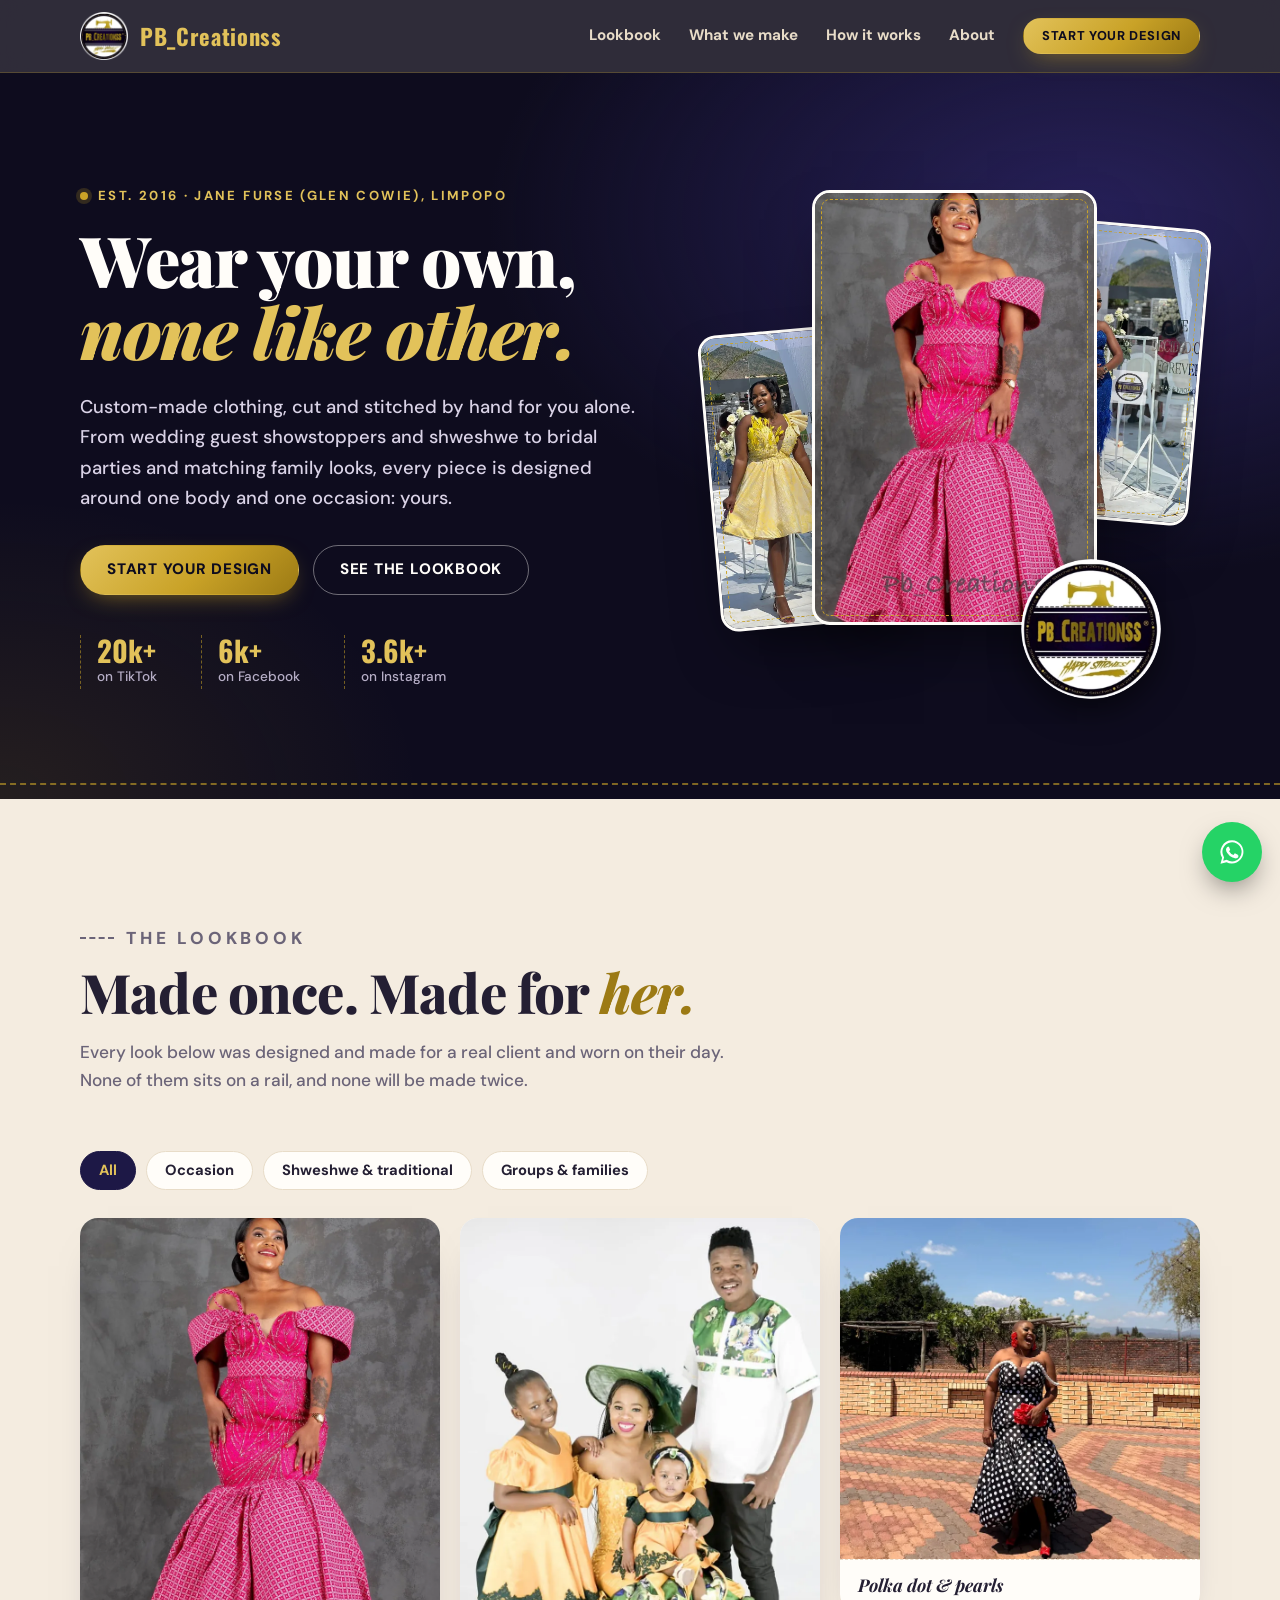
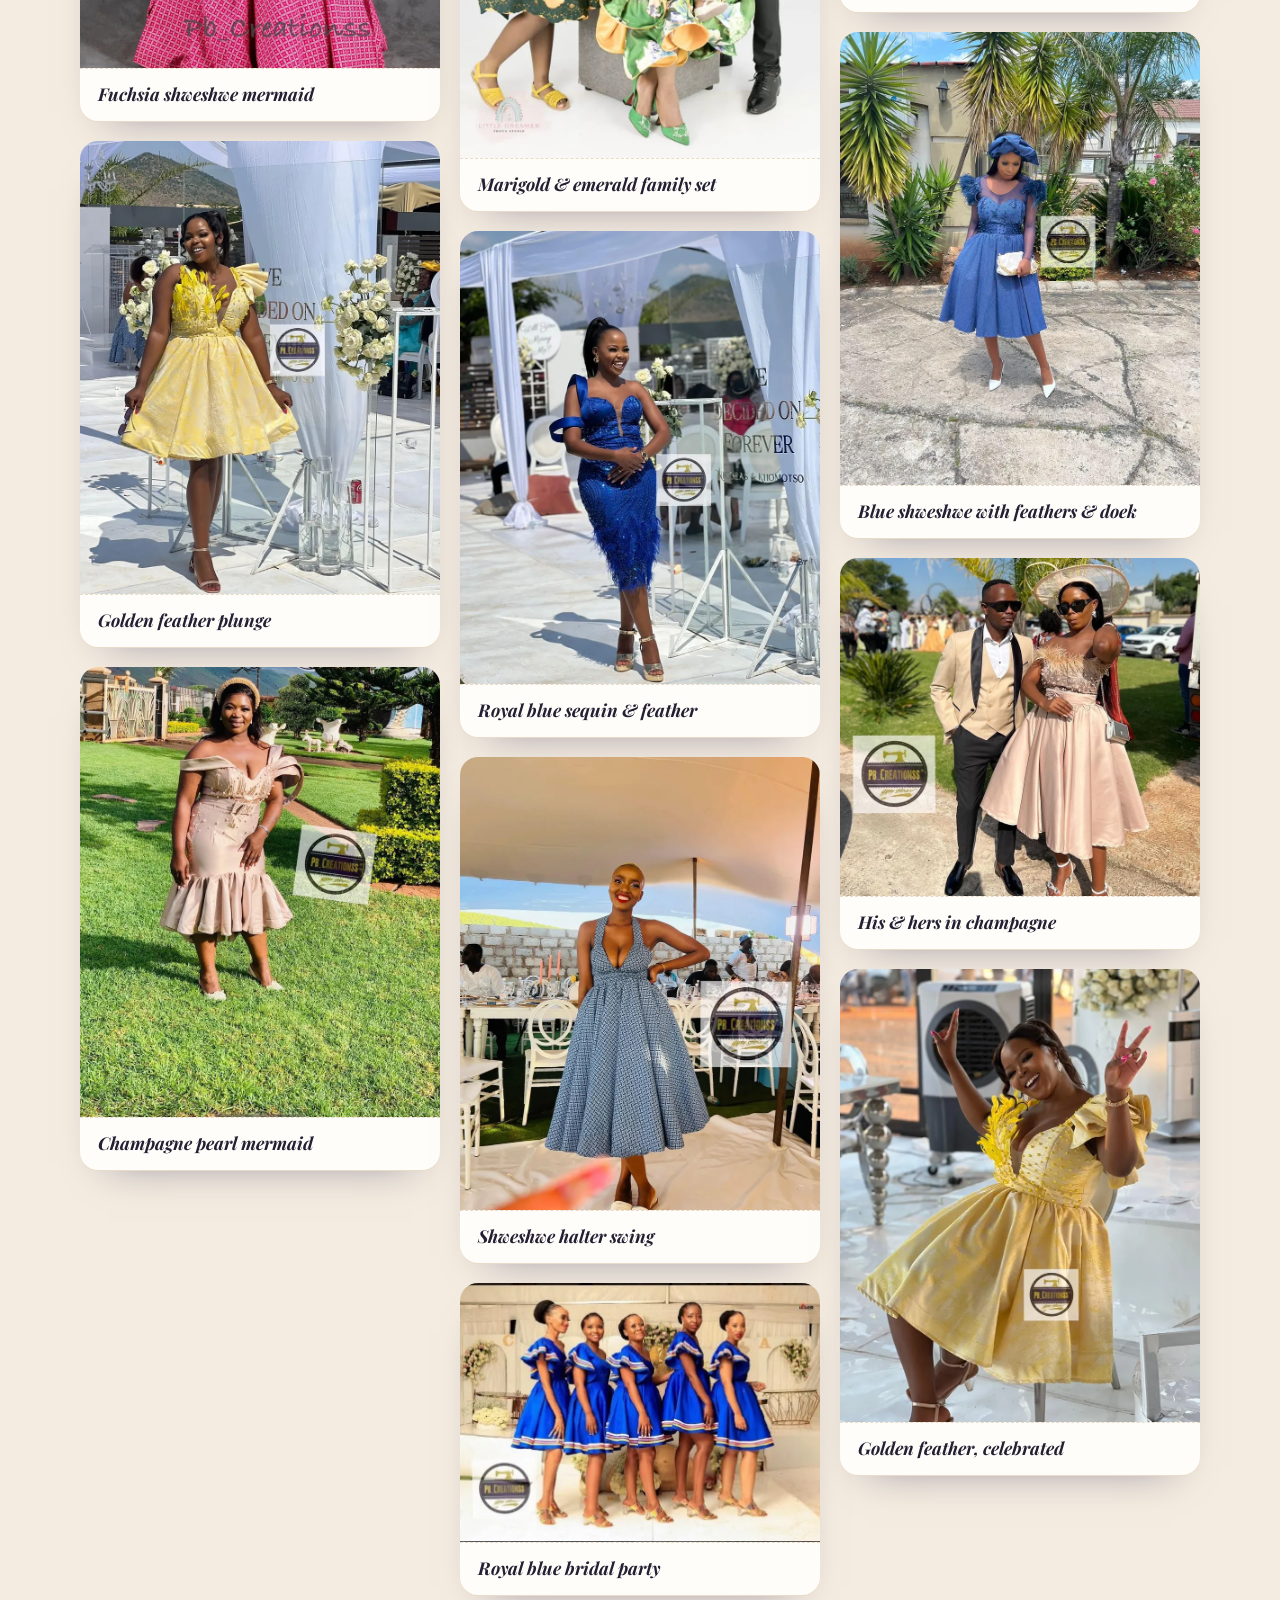
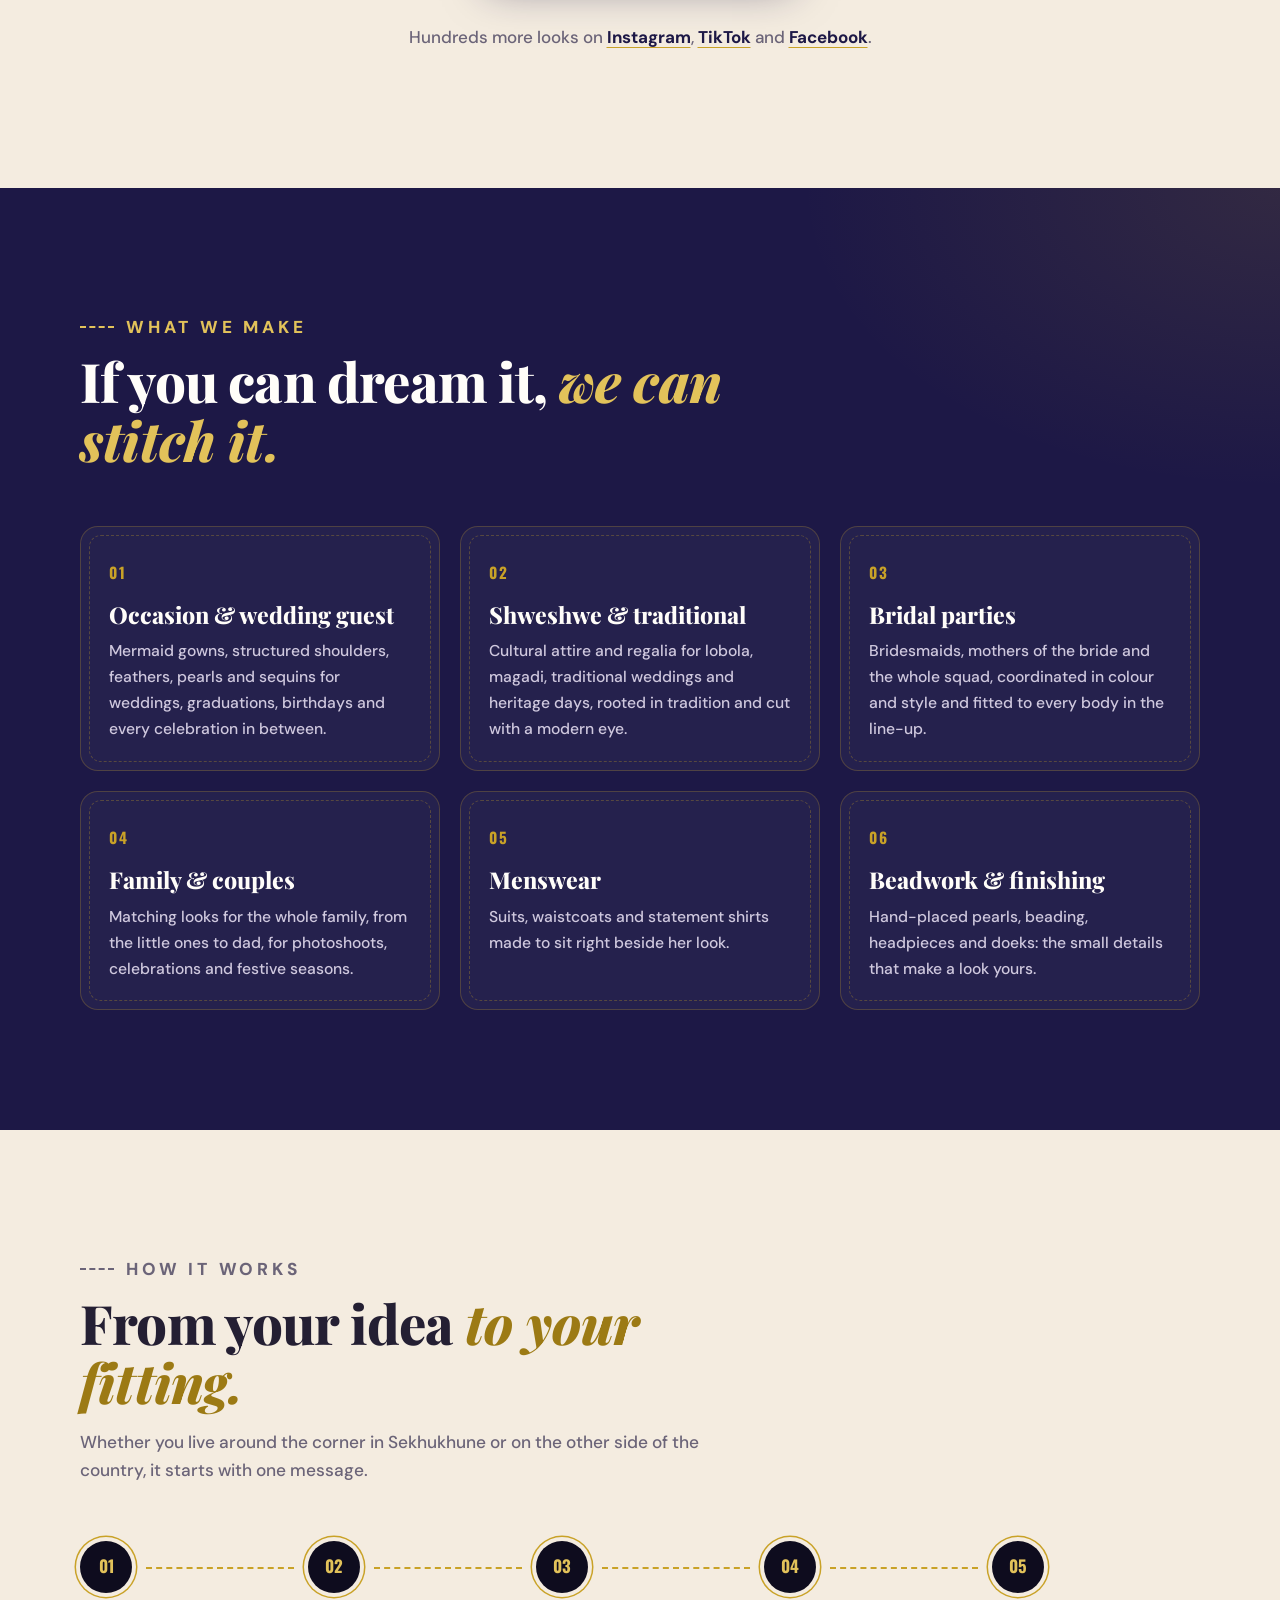
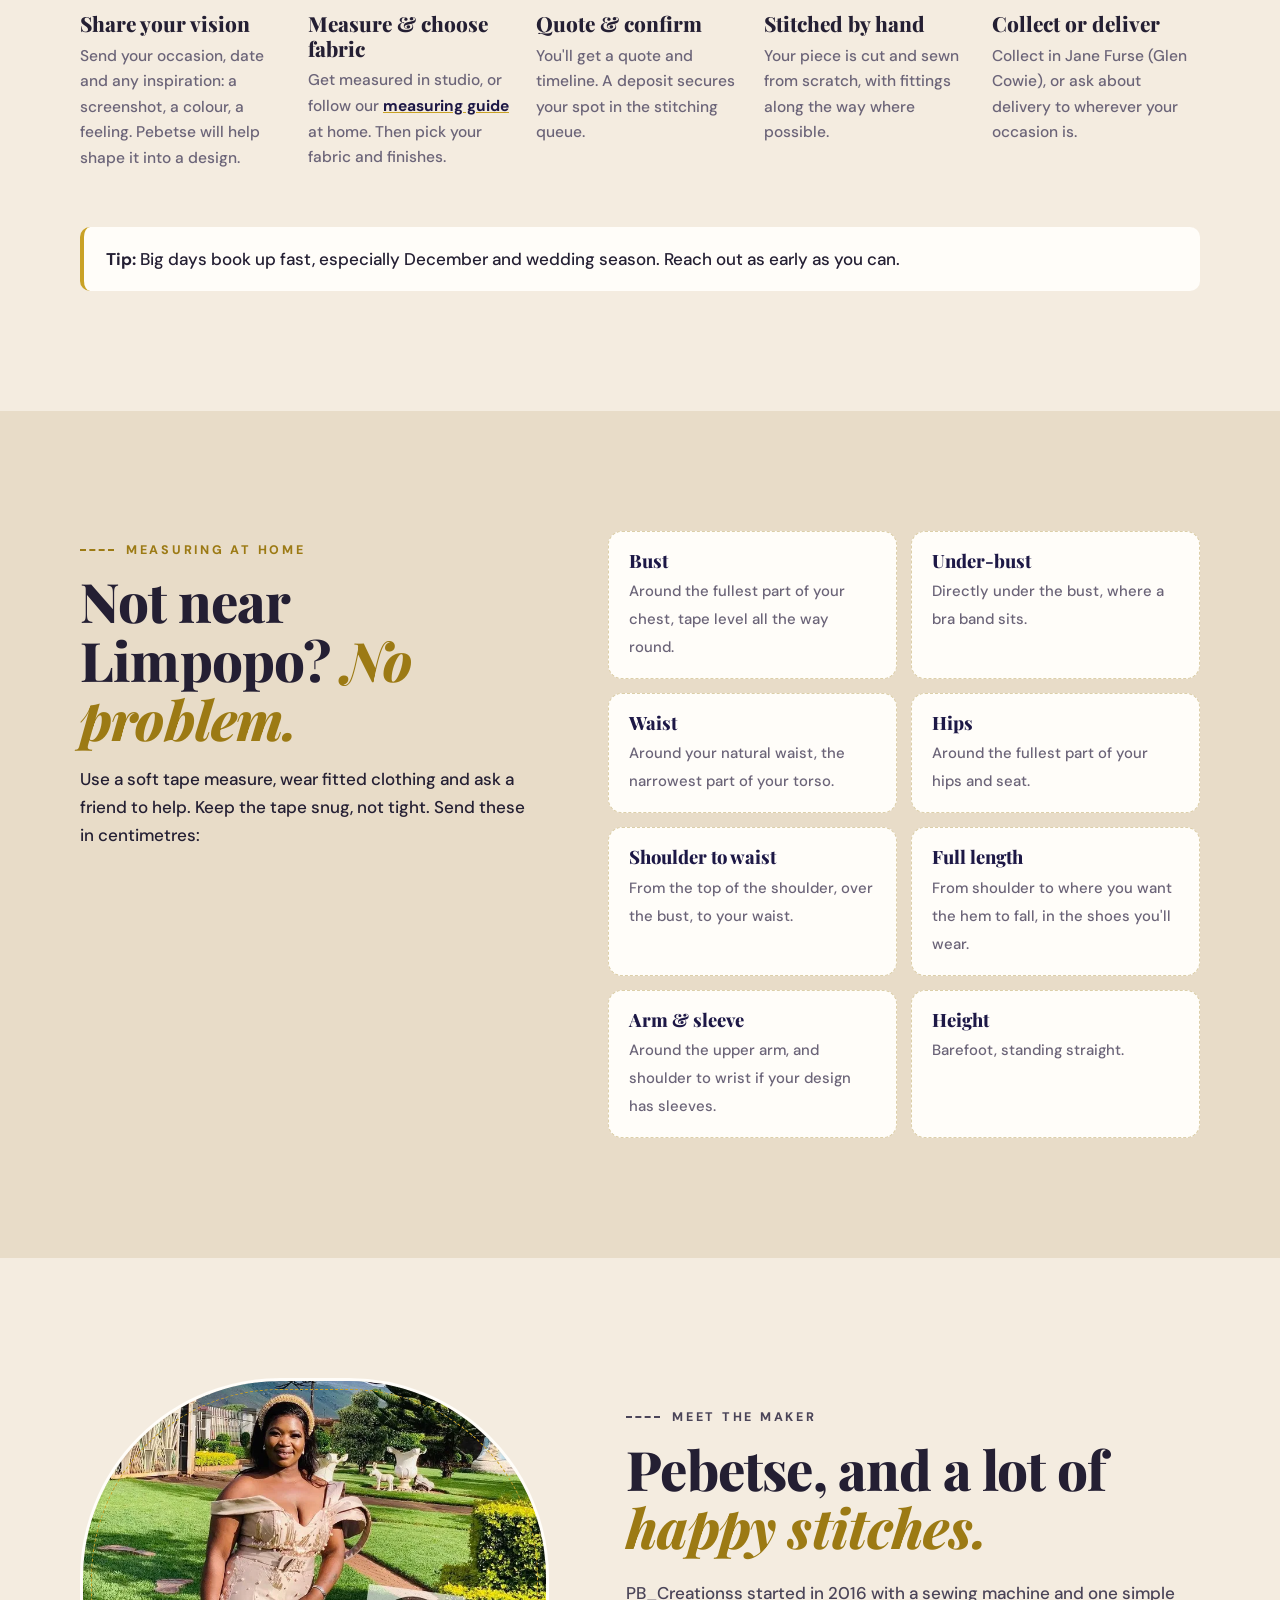
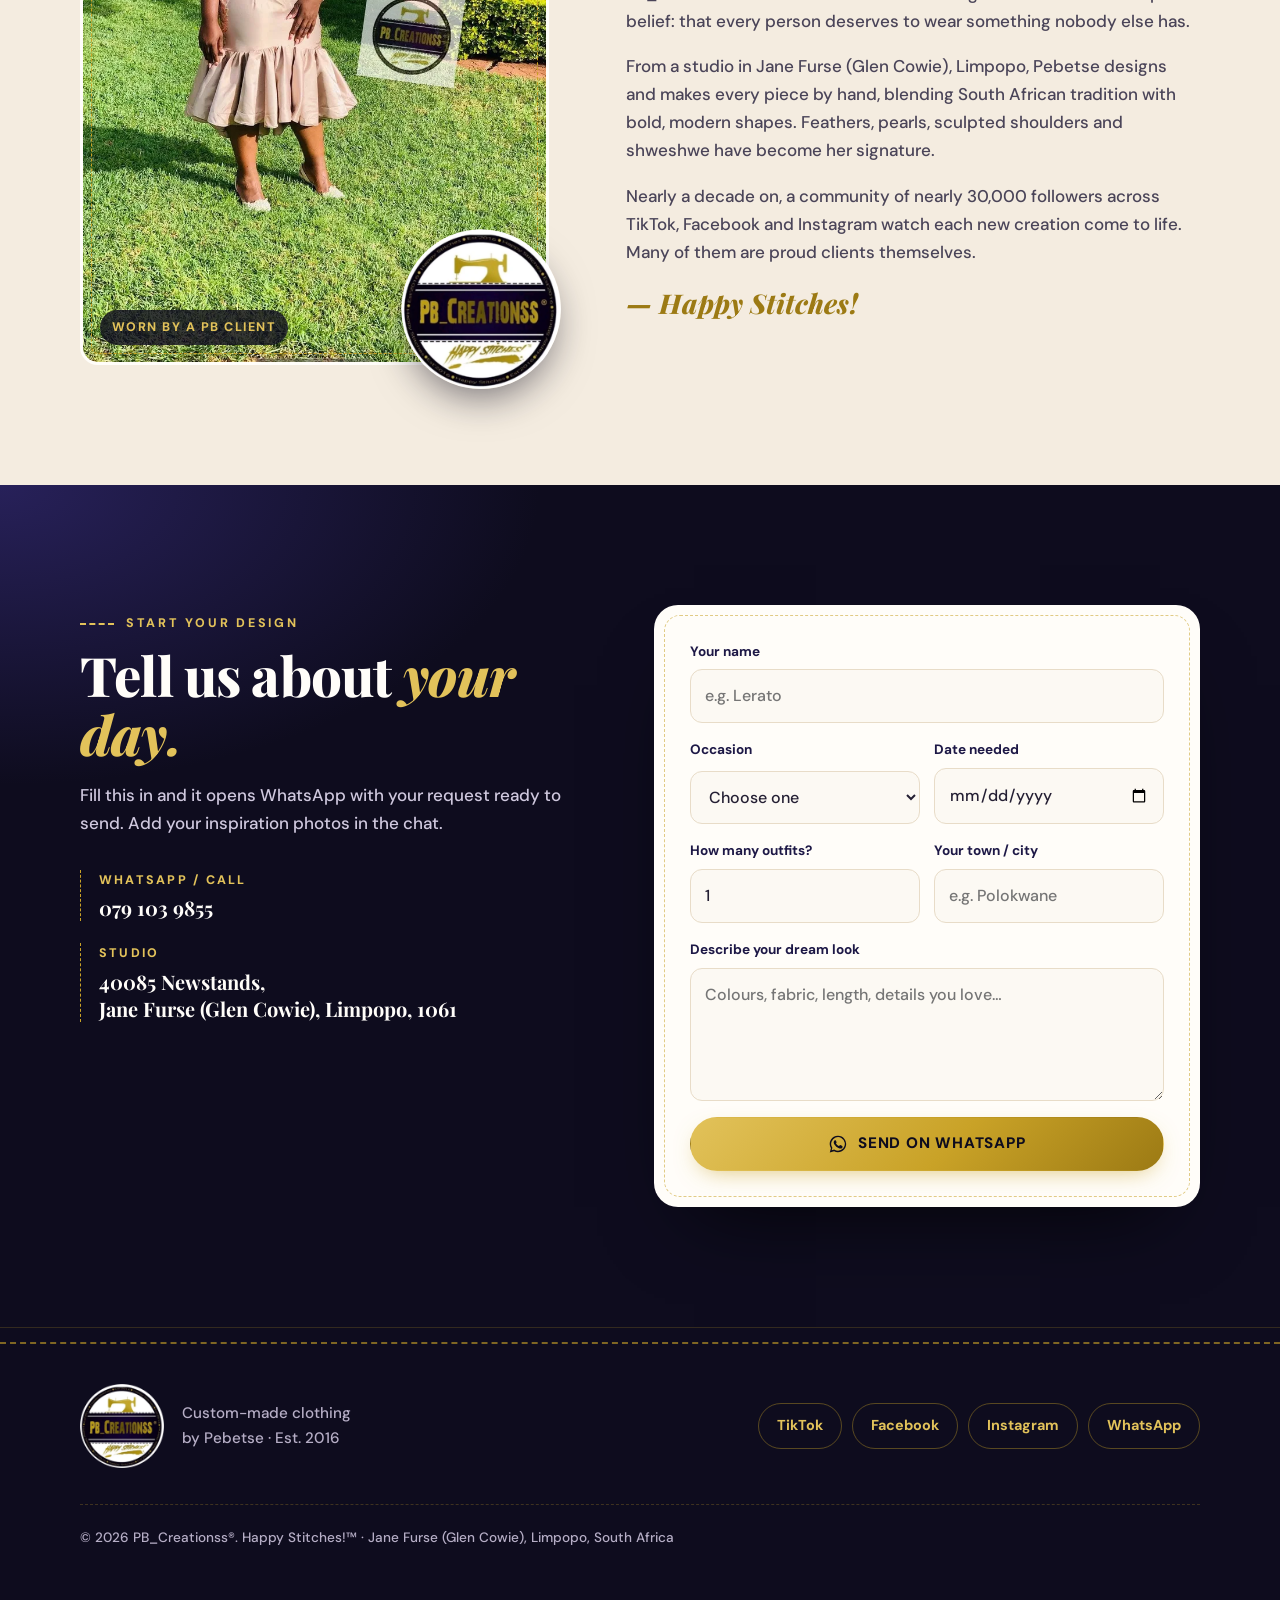
==== commit bda66b42: "Remove scrolling banner, add (Glen Cowie) to location, bolder typography Co-Authored-By: Claude Opus" ====
--- a/index.html
+++ b/index.html
@@ -4,14 +4,14 @@
   <meta charset="utf-8">
   <meta name="viewport" content="width=device-width, initial-scale=1">
   <title>PB_Creationss · Happy Stitches | Custom-Made Clothing, Limpopo</title>
-  <meta name="description" content="PB_Creationss by Pebetse: custom-made dresses, traditional and shweshwe attire, bridal parties, matching family outfits and menswear. Handmade in Jane Furse, Limpopo since 2016. Wear your own, none like other.">
+  <meta name="description" content="PB_Creationss by Pebetse: custom-made dresses, traditional and shweshwe attire, bridal parties, matching family outfits and menswear. Handmade in Jane Furse (Glen Cowie), Limpopo since 2016. Wear your own, none like other.">
   <link rel="canonical" href="https://pb-creationss.co.za/">
   <meta name="theme-color" content="#0e0c1e">
 
   <meta property="og:type" content="website">
   <meta property="og:site_name" content="PB_Creationss">
   <meta property="og:title" content="PB_Creationss · Happy Stitches">
-  <meta property="og:description" content="Custom-made clothing handcrafted in Jane Furse, Limpopo since 2016. Wear your own, none like other.">
+  <meta property="og:description" content="Custom-made clothing handcrafted in Jane Furse (Glen Cowie), Limpopo since 2016. Wear your own, none like other.">
   <meta property="og:url" content="https://pb-creationss.co.za/">
   <meta property="og:image" content="https://pb-creationss.co.za/assets/img/og-image.jpg">
   <meta property="og:image:width" content="1200">
@@ -23,7 +23,7 @@
 
   <link rel="preconnect" href="https://fonts.googleapis.com">
   <link rel="preconnect" href="https://fonts.gstatic.com" crossorigin>
-  <link href="https://fonts.googleapis.com/css2?family=Cormorant+Garamond:ital,wght@0,500;0,600;1,500&family=Oswald:wght@500;600&family=DM+Sans:wght@400;500;700&display=swap" rel="stylesheet">
+  <link href="https://fonts.googleapis.com/css2?family=Playfair+Display:ital,wght@0,700;0,800;0,900;1,700;1,800&family=Oswald:wght@600;700&family=DM+Sans:wght@500;600;700;800&display=swap" rel="stylesheet">
   <link rel="stylesheet" href="/assets/css/style.css">
 
   <script type="application/ld+json">
@@ -83,7 +83,7 @@
     <section class="hero">
       <div class="wrap hero-grid">
         <div class="hero-copy">
-          <p class="eyebrow"><span class="dot"></span> Est. 2016 · Jane Furse, Limpopo</p>
+          <p class="eyebrow"><span class="dot"></span> Est. 2016 · Jane Furse (Glen Cowie), Limpopo</p>
           <h1>Wear your own,<br><em>none like other.</em></h1>
           <p class="lede">Custom-made clothing, cut and stitched by hand for you alone. From wedding guest showstoppers and shweshwe to bridal parties and matching family looks, every piece is designed around one body and one occasion: yours.</p>
           <div class="hero-cta">
@@ -106,13 +106,6 @@
       <div class="stitch-rule" aria-hidden="true"></div>
     </section>
 
-    <!-- MARQUEE -->
-    <div class="ticker" aria-hidden="true">
-      <div class="ticker-track">
-        <span>Wedding guests</span><i>✦</i><span>Shweshwe</span><i>✦</i><span>Bridal parties</span><i>✦</i><span>Matric dance</span><i>✦</i><span>Family sets</span><i>✦</i><span>Menswear</span><i>✦</i><span>Beadwork</span><i>✦</i><span>Traditional regalia</span><i>✦</i>
-        <span>Wedding guests</span><i>✦</i><span>Shweshwe</span><i>✦</i><span>Bridal parties</span><i>✦</i><span>Matric dance</span><i>✦</i><span>Family sets</span><i>✦</i><span>Menswear</span><i>✦</i><span>Beadwork</span><i>✦</i><span>Traditional regalia</span><i>✦</i>
-      </div>
-    </div>
 
     <!-- LOOKBOOK -->
     <section class="section lookbook" id="lookbook">
@@ -272,7 +265,7 @@
           </li>
           <li>
             <h3>Collect or deliver</h3>
-            <p>Collect in Jane Furse, or ask about delivery to wherever your occasion is.</p>
+            <p>Collect in Jane Furse (Glen Cowie), or ask about delivery to wherever your occasion is.</p>
           </li>
         </ol>
         <p class="note-tip"><strong>Tip:</strong> Big days book up fast, especially December and wedding season. Reach out as early as you can.</p>
@@ -313,7 +306,7 @@
           <p class="kicker">Meet the maker</p>
           <h2>Pebetse, and a lot of <em>happy stitches.</em></h2>
           <p>PB_Creationss started in 2016 with a sewing machine and one simple belief: that every person deserves to wear something nobody else has.</p>
-          <p>From a studio in Jane Furse, Limpopo, Pebetse designs and makes every piece by hand, blending South African tradition with bold, modern shapes. Feathers, pearls, sculpted shoulders and shweshwe have become her signature.</p>
+          <p>From a studio in Jane Furse (Glen Cowie), Limpopo, Pebetse designs and makes every piece by hand, blending South African tradition with bold, modern shapes. Feathers, pearls, sculpted shoulders and shweshwe have become her signature.</p>
           <p>Nearly a decade on, a community of nearly 30,000 followers across TikTok, Facebook and Instagram watch each new creation come to life. Many of them are proud clients themselves.</p>
           <p class="signature">— Happy Stitches!</p>
         </div>
@@ -329,7 +322,7 @@
           <p>Fill this in and it opens WhatsApp with your request ready to send. Add your inspiration photos in the chat.</p>
           <ul class="contact-list">
             <li><span>WhatsApp / Call</span><a href="tel:+27791039855">079 103 9855</a></li>
-            <li><span>Studio</span><a href="https://maps.google.com/?q=Newstands+Glen+Cowie+Jane+Furse+Limpopo" target="_blank" rel="noopener">40085 Newstands, Glen Cowie,<br>Jane Furse, Limpopo, 1061</a></li>
+            <li><span>Studio</span><a href="https://maps.google.com/?q=Newstands+Glen+Cowie+Jane+Furse+Limpopo" target="_blank" rel="noopener">40085 Newstands,<br>Jane Furse (Glen Cowie), Limpopo, 1061</a></li>
           </ul>
         </div>
         <form class="order-form" id="orderForm" novalidate>
@@ -394,7 +387,7 @@
         <a href="https://www.instagram.com/pb_creationss/" target="_blank" rel="noopener">Instagram</a>
         <a href="https://wa.me/27791039855" target="_blank" rel="noopener">WhatsApp</a>
       </nav>
-      <p class="footer-small">© <span id="year">2026</span> PB_Creationss®. Happy Stitches!™ · Jane Furse, Limpopo, South Africa</p>
+      <p class="footer-small">© <span id="year">2026</span> PB_Creationss®. Happy Stitches!™ · Jane Furse (Glen Cowie), Limpopo, South Africa</p>
     </div>
   </footer>
 
--- a/assets/css/style.css
+++ b/assets/css/style.css
@@ -13,7 +13,7 @@
   --text: #241f33;
   --muted: #6b6478;
 
-  --serif: "Cormorant Garamond", Georgia, serif;
+  --serif: "Playfair Display", Georgia, serif;
   --display: "Oswald", "Arial Narrow", sans-serif;
   --sans: "DM Sans", system-ui, -apple-system, Segoe UI, Roboto, sans-serif;
 
@@ -26,15 +26,15 @@
 html { scroll-behavior: smooth; scroll-padding-top: 80px; -webkit-text-size-adjust: 100%; }
 body {
   margin: 0;
-  font: 400 1.0625rem/1.65 var(--sans);
+  font: 500 1.0625rem/1.65 var(--sans);
   color: var(--text);
   background: var(--beige);
   overflow-x: hidden;
 }
 img { max-width: 100%; height: auto; display: block; }
 a { color: inherit; }
-h1, h2, h3 { margin: 0; line-height: 1.08; font-weight: 600; }
-h2 { font-family: var(--serif); font-size: clamp(2.2rem, 5vw, 3.6rem); letter-spacing: -0.01em; }
+h1, h2, h3 { margin: 0; line-height: 1.08; font-weight: 800; }
+h2 { font-family: var(--serif); font-weight: 800; font-size: clamp(2.1rem, 4.8vw, 3.4rem); letter-spacing: -0.015em; }
 h2 em, h1 em { font-style: italic; color: var(--gold-deep); }
 p { margin: 0 0 1em; }
 
@@ -46,7 +46,7 @@
 /* ---------- buttons ---------- */
 .btn {
   display: inline-flex; align-items: center; justify-content: center; gap: 10px;
-  font: 600 0.95rem/1 var(--sans); letter-spacing: 0.04em; text-transform: uppercase;
+  font: 800 0.95rem/1 var(--sans); letter-spacing: 0.05em; text-transform: uppercase;
   padding: 16px 26px; border-radius: 999px; border: 1.5px solid transparent;
   text-decoration: none; cursor: pointer; transition: transform .2s, background .2s, color .2s, box-shadow .2s;
 }
@@ -66,9 +66,9 @@
 .header-inner { display: flex; align-items: center; justify-content: space-between; height: 72px; }
 .brand { display: flex; align-items: center; gap: 12px; text-decoration: none; }
 .brand img { width: 48px; height: 48px; }
-.brand-name { font: 600 1.35rem/1 var(--display); letter-spacing: .03em; color: var(--gold-2); }
+.brand-name { font: 700 1.4rem/1 var(--display); letter-spacing: .03em; color: var(--gold-2); }
 .nav { display: flex; align-items: center; gap: 28px; }
-.nav a:not(.btn) { color: var(--sand); text-decoration: none; font-size: .95rem; position: relative; }
+.nav a:not(.btn) { color: var(--sand); text-decoration: none; font-size: .95rem; font-weight: 700; position: relative; }
 .nav a:not(.btn)::after { content: ""; position: absolute; left: 0; right: 0; bottom: -6px; border-bottom: 1.5px dashed var(--gold); transform: scaleX(0); transition: transform .25s; transform-origin: left; }
 .nav a:not(.btn):hover::after { transform: scaleX(1); }
 .nav-toggle { display: none; background: none; border: 0; width: 44px; height: 44px; cursor: pointer; padding: 10px; }
@@ -99,16 +99,17 @@
   padding: clamp(48px, 8vw, 96px) 0 clamp(56px, 8vw, 100px);
   overflow: hidden;
 }
-.hero-grid { display: grid; grid-template-columns: 1.05fr 1fr; gap: clamp(32px, 5vw, 64px); align-items: center; }
-.eyebrow { display: inline-flex; align-items: center; gap: 10px; font: 500 .82rem/1 var(--sans); letter-spacing: .18em; text-transform: uppercase; color: var(--gold-2); margin-bottom: 22px; }
-.eyebrow .dot { width: 8px; height: 8px; border-radius: 50%; background: var(--gold); box-shadow: 0 0 0 4px rgba(201,162,39,.2); }
-.hero h1 { font-family: var(--serif); font-weight: 500; font-size: clamp(2.9rem, 7.5vw, 5.6rem); letter-spacing: -0.02em; margin-bottom: 24px; }
+.hero-grid { display: grid; grid-template-columns: 1.15fr 1fr; gap: clamp(32px, 5vw, 64px); align-items: center; }
+.eyebrow { display: inline-flex; align-items: center; gap: 10px; font: 700 .82rem/1 var(--sans); letter-spacing: .18em; text-transform: uppercase; color: var(--gold-2); margin-bottom: 22px; }
+@media (max-width: 520px) { .eyebrow { letter-spacing: .1em; font-size: .74rem; line-height: 1.4; } }
+.eyebrow .dot { flex: none;  width: 8px; height: 8px; border-radius: 50%; background: var(--gold); box-shadow: 0 0 0 4px rgba(201,162,39,.2); }
+.hero h1 { font-family: var(--serif); font-weight: 900; line-height: 1.02; font-size: clamp(2.6rem, 5.6vw, 4.4rem); letter-spacing: -0.02em; margin-bottom: 24px; }
 .hero h1 em { color: var(--gold-2); }
 .lede { font-size: clamp(1.02rem, 1.6vw, 1.15rem); color: #d9d2e6; max-width: 34em; }
 .hero-cta { display: flex; flex-wrap: wrap; gap: 14px; margin: 32px 0 40px; }
 .hero-social { list-style: none; padding: 0; margin: 0; display: flex; gap: clamp(20px, 4vw, 44px); flex-wrap: wrap; }
 .hero-social li { display: flex; flex-direction: column; padding-left: 16px; border-left: 1.5px dashed rgba(201,162,39,.55); }
-.hero-social strong { font: 600 1.7rem/1.1 var(--display); color: var(--gold-2); }
+.hero-social strong { font: 700 1.8rem/1.1 var(--display); color: var(--gold-2); }
 .hero-social span { font-size: .85rem; color: #b6aec6; }
 
 .hero-art { position: relative; aspect-ratio: 1 / 1.08; }
@@ -130,23 +131,18 @@
 /* stitched rule */
 .stitch-rule { position: absolute; left: 0; right: 0; bottom: 14px; border-top: 2px dashed rgba(201,162,39,.6); }
 
-/* ---------- ticker ---------- */
-.ticker { background: var(--gold); color: var(--ink); overflow: hidden; border-block: 3px solid var(--ink); }
-.ticker-track { display: flex; width: max-content; gap: 22px; padding: 14px 0; animation: ticker 40s linear infinite; font: 600 1.05rem/1 var(--display); letter-spacing: .1em; text-transform: uppercase; white-space: nowrap; }
-.ticker i { font-style: normal; opacity: .6; }
-@keyframes ticker { to { transform: translateX(-50%); } }
 
 /* ---------- sections ---------- */
 .section { padding: clamp(64px, 10vw, 120px) 0; position: relative; }
 .section-head { max-width: 680px; margin-bottom: clamp(32px, 5vw, 56px); }
 .section-head h2 { margin-bottom: 16px; }
 .section-head p { color: var(--muted); font-size: 1.08rem; }
-.kicker { display: inline-flex; align-items: center; gap: 12px; font: 600 .78rem/1 var(--sans); letter-spacing: .22em; text-transform: uppercase; color: var(--gold-deep); margin-bottom: 16px; }
+.kicker { display: inline-flex; align-items: center; gap: 12px; font: 800 .78rem/1 var(--sans); letter-spacing: .22em; text-transform: uppercase; color: var(--gold-deep); margin-bottom: 16px; }
 .kicker::before { content: ""; width: 34px; border-top: 2px dashed currentColor; }
 
 /* ---------- lookbook ---------- */
 .filters { display: flex; flex-wrap: wrap; gap: 10px; margin-bottom: 28px; }
-.chip { font: 500 .92rem/1 var(--sans); padding: 11px 18px; border-radius: 999px; border: 1.5px solid var(--sand); background: var(--white); color: var(--text); cursor: pointer; transition: all .2s; }
+.chip { font: 700 .92rem/1 var(--sans); padding: 11px 18px; border-radius: 999px; border: 1.5px solid var(--sand); background: var(--white); color: var(--text); cursor: pointer; transition: all .2s; }
 .chip:hover { border-color: var(--gold); }
 .chip.is-active { background: var(--navy); color: var(--gold-2); border-color: var(--navy); }
 
@@ -156,7 +152,7 @@
 .look-btn { display: block; width: 100%; padding: 0; border: 0; background: none; cursor: zoom-in; overflow: hidden; }
 .look-btn img { width: 100%; transition: transform .6s cubic-bezier(.2,.7,.2,1); }
 .look-btn:hover img { transform: scale(1.04); }
-.look figcaption { padding: 14px 18px 16px; font: 500 1.2rem/1.2 var(--serif); font-style: italic; border-top: 1.5px dashed var(--sand); }
+.look figcaption { padding: 14px 18px 16px; font: 700 1.1rem/1.25 var(--serif); font-style: italic; border-top: 1.5px dashed var(--sand); }
 .more { text-align: center; margin-top: 28px; color: var(--muted); }
 .more a { color: var(--navy); font-weight: 700; text-decoration-color: var(--gold); text-underline-offset: 4px; }
 
@@ -168,16 +164,16 @@
 .card { position: relative; padding: 32px 28px 28px; border-radius: var(--radius); background: rgba(255,255,255,.04); border: 1px solid rgba(201,162,39,.25); transition: background .25s, transform .25s; }
 .card::after { content: ""; position: absolute; inset: 8px; border: 1.5px dashed rgba(201,162,39,.3); border-radius: calc(var(--radius) - 6px); pointer-events: none; }
 .card:hover { background: rgba(255,255,255,.08); transform: translateY(-4px); }
-.card .num { font: 600 .9rem/1 var(--display); color: var(--gold); letter-spacing: .1em; }
-.card h3 { font: 600 1.6rem/1.15 var(--serif); margin: 14px 0 10px; color: var(--white); }
+.card .num { font: 700 .95rem/1 var(--display); color: var(--gold); letter-spacing: .1em; }
+.card h3 { font: 800 1.45rem/1.2 var(--serif); margin: 14px 0 10px; color: var(--white); }
 .card p { color: #cfc8de; margin: 0; font-size: .98rem; }
 
 /* ---------- process ---------- */
 .steps { list-style: none; padding: 0; margin: 0; display: grid; grid-template-columns: repeat(5, 1fr); gap: 20px; counter-reset: step; }
 .steps li { counter-increment: step; position: relative; padding-top: 70px; }
-.steps li::before { content: counter(step, decimal-leading-zero); position: absolute; top: 0; left: 0; width: 52px; height: 52px; display: grid; place-items: center; border-radius: 50%; background: var(--ink); color: var(--gold-2); font: 600 1.05rem/1 var(--display); box-shadow: 0 0 0 4px var(--beige), 0 0 0 5.5px var(--gold); }
+.steps li::before { content: counter(step, decimal-leading-zero); position: absolute; top: 0; left: 0; width: 52px; height: 52px; display: grid; place-items: center; border-radius: 50%; background: var(--ink); color: var(--gold-2); font: 700 1.05rem/1 var(--display); box-shadow: 0 0 0 4px var(--beige), 0 0 0 5.5px var(--gold); }
 .steps li:not(:last-child)::after { content: ""; position: absolute; top: 26px; left: 66px; right: -6px; border-top: 2px dashed var(--gold); }
-.steps h3 { font: 600 1.4rem/1.2 var(--serif); margin-bottom: 8px; }
+.steps h3 { font: 800 1.3rem/1.2 var(--serif); margin-bottom: 8px; }
 .steps p { color: var(--muted); font-size: .97rem; }
 .steps a { color: var(--navy); font-weight: 700; text-decoration-color: var(--gold); }
 .note-tip { margin: 40px 0 0; padding: 18px 22px; background: var(--white); border-left: 4px solid var(--gold); border-radius: 10px; }
@@ -193,7 +189,7 @@
 .measure h2 { margin-bottom: 16px; }
 .measure-list { list-style: none; padding: 0; margin: 0; display: grid; grid-template-columns: 1fr 1fr; gap: 14px; }
 .measure-list li { background: var(--white); border-radius: 14px; padding: 18px 20px; border: 1.5px dashed rgba(156,122,20,.35); }
-.measure-list b { display: block; font: 600 1.25rem/1.2 var(--serif); color: var(--navy); margin-bottom: 4px; }
+.measure-list b { display: block; font: 800 1.15rem/1.2 var(--serif); color: var(--navy); margin-bottom: 4px; }
 .measure-list span { font-size: .93rem; color: var(--muted); }
 @media (max-width: 860px) { .measure-grid { grid-template-columns: 1fr; } }
 @media (max-width: 520px) { .measure-list { grid-template-columns: 1fr; } }
@@ -203,10 +199,10 @@
 .about-art { position: relative; margin: 0; }
 .about-art > img:first-child { border-radius: 200px 200px var(--radius) var(--radius); aspect-ratio: 4/5; object-fit: cover; object-position: 50% 20%; width: 100%; border: 3px solid var(--white); outline: 1.5px dashed var(--gold); outline-offset: -12px; }
 .about-seal { position: absolute; width: clamp(100px, 14vw, 160px); right: -12px; bottom: -24px; border-radius: 50%; box-shadow: 0 16px 40px -10px rgba(14,12,30,.6); }
-.about-cap { position: absolute; left: 20px; bottom: 20px; background: rgba(14,12,30,.8); color: var(--gold-2); font-size: .78rem; letter-spacing: .12em; text-transform: uppercase; padding: 7px 12px; border-radius: 999px; }
+.about-cap { position: absolute; left: 20px; bottom: 20px; background: rgba(14,12,30,.8); color: var(--gold-2); font-size: .78rem; font-weight: 800; letter-spacing: .12em; text-transform: uppercase; padding: 7px 12px; border-radius: 999px; }
 .about-copy h2 { margin-bottom: 22px; }
 .about-copy p { color: #4a4458; }
-.signature { font: italic 600 1.8rem/1 var(--serif); color: var(--gold-deep) !important; margin-top: 24px; }
+.signature { font: italic 800 1.7rem/1 var(--serif); color: var(--gold-deep) !important; margin-top: 24px; }
 @media (max-width: 860px) { .about-grid { grid-template-columns: 1fr; } .about-art { max-width: 420px; } }
 
 /* ---------- order ---------- */
@@ -218,8 +214,8 @@
 .order-copy > p { color: #cfc8de; }
 .contact-list { list-style: none; padding: 0; margin: 32px 0 0; display: grid; gap: 22px; }
 .contact-list li { display: grid; gap: 4px; padding-left: 18px; border-left: 1.5px dashed var(--gold); }
-.contact-list span { font-size: .78rem; letter-spacing: .18em; text-transform: uppercase; color: var(--gold-2); }
-.contact-list a { font: 500 1.35rem/1.3 var(--serif); text-decoration: none; color: var(--white); }
+.contact-list span { font-size: .78rem; font-weight: 800; letter-spacing: .18em; text-transform: uppercase; color: var(--gold-2); }
+.contact-list a { font: 700 1.25rem/1.35 var(--serif); text-decoration: none; color: var(--white); }
 .contact-list a:hover { color: var(--gold-2); }
 
 .order-form { background: var(--white); color: var(--text); border-radius: 24px; padding: clamp(22px, 4vw, 36px); box-shadow: 0 40px 80px -40px rgba(0,0,0,.8); position: relative; }
@@ -246,7 +242,7 @@
 .footer-brand img { width: 84px; height: 84px; }
 .footer-brand p { margin: 0; font-size: .95rem; }
 .footer-social { display: flex; flex-wrap: wrap; gap: 10px; justify-content: flex-end; }
-.footer-social a { text-decoration: none; padding: 10px 18px; border-radius: 999px; border: 1px solid rgba(201,162,39,.4); color: var(--gold-2); font-size: .9rem; transition: background .2s, color .2s; }
+.footer-social a { font-weight: 700; text-decoration: none; padding: 10px 18px; border-radius: 999px; border: 1px solid rgba(201,162,39,.4); color: var(--gold-2); font-size: .9rem; transition: background .2s, color .2s; }
 .footer-social a:hover { background: var(--gold); color: var(--ink); }
 .footer-small { grid-column: 1 / -1; margin: 12px 0 0; padding-top: 22px; border-top: 1px dashed rgba(201,162,39,.25); font-size: .85rem; }
 @media (max-width: 700px) { .footer-grid { grid-template-columns: 1fr; } .footer-social { justify-content: flex-start; } }
@@ -261,7 +257,7 @@
 .lightbox[open] { display: grid; place-items: center; }
 .lightbox figure { margin: 0; max-width: min(92vw, 900px); text-align: center; }
 .lightbox img { max-height: 82vh; width: auto; margin: 0 auto; border-radius: 12px; }
-.lightbox figcaption { color: var(--gold-2); font: italic 500 1.4rem/1.3 var(--serif); margin-top: 14px; }
+.lightbox figcaption { color: var(--gold-2); font: italic 700 1.3rem/1.3 var(--serif); margin-top: 14px; }
 .lb-close, .lb-nav { position: fixed; background: rgba(255,255,255,.08); color: var(--white); border: 1px solid rgba(201,162,39,.4); border-radius: 50%; width: 52px; height: 52px; font-size: 2rem; line-height: 1; cursor: pointer; display: grid; place-items: center; }
 .lb-close { top: 16px; right: 16px; }
 .lb-prev { left: 16px; top: 50%; transform: translateY(-50%); }
